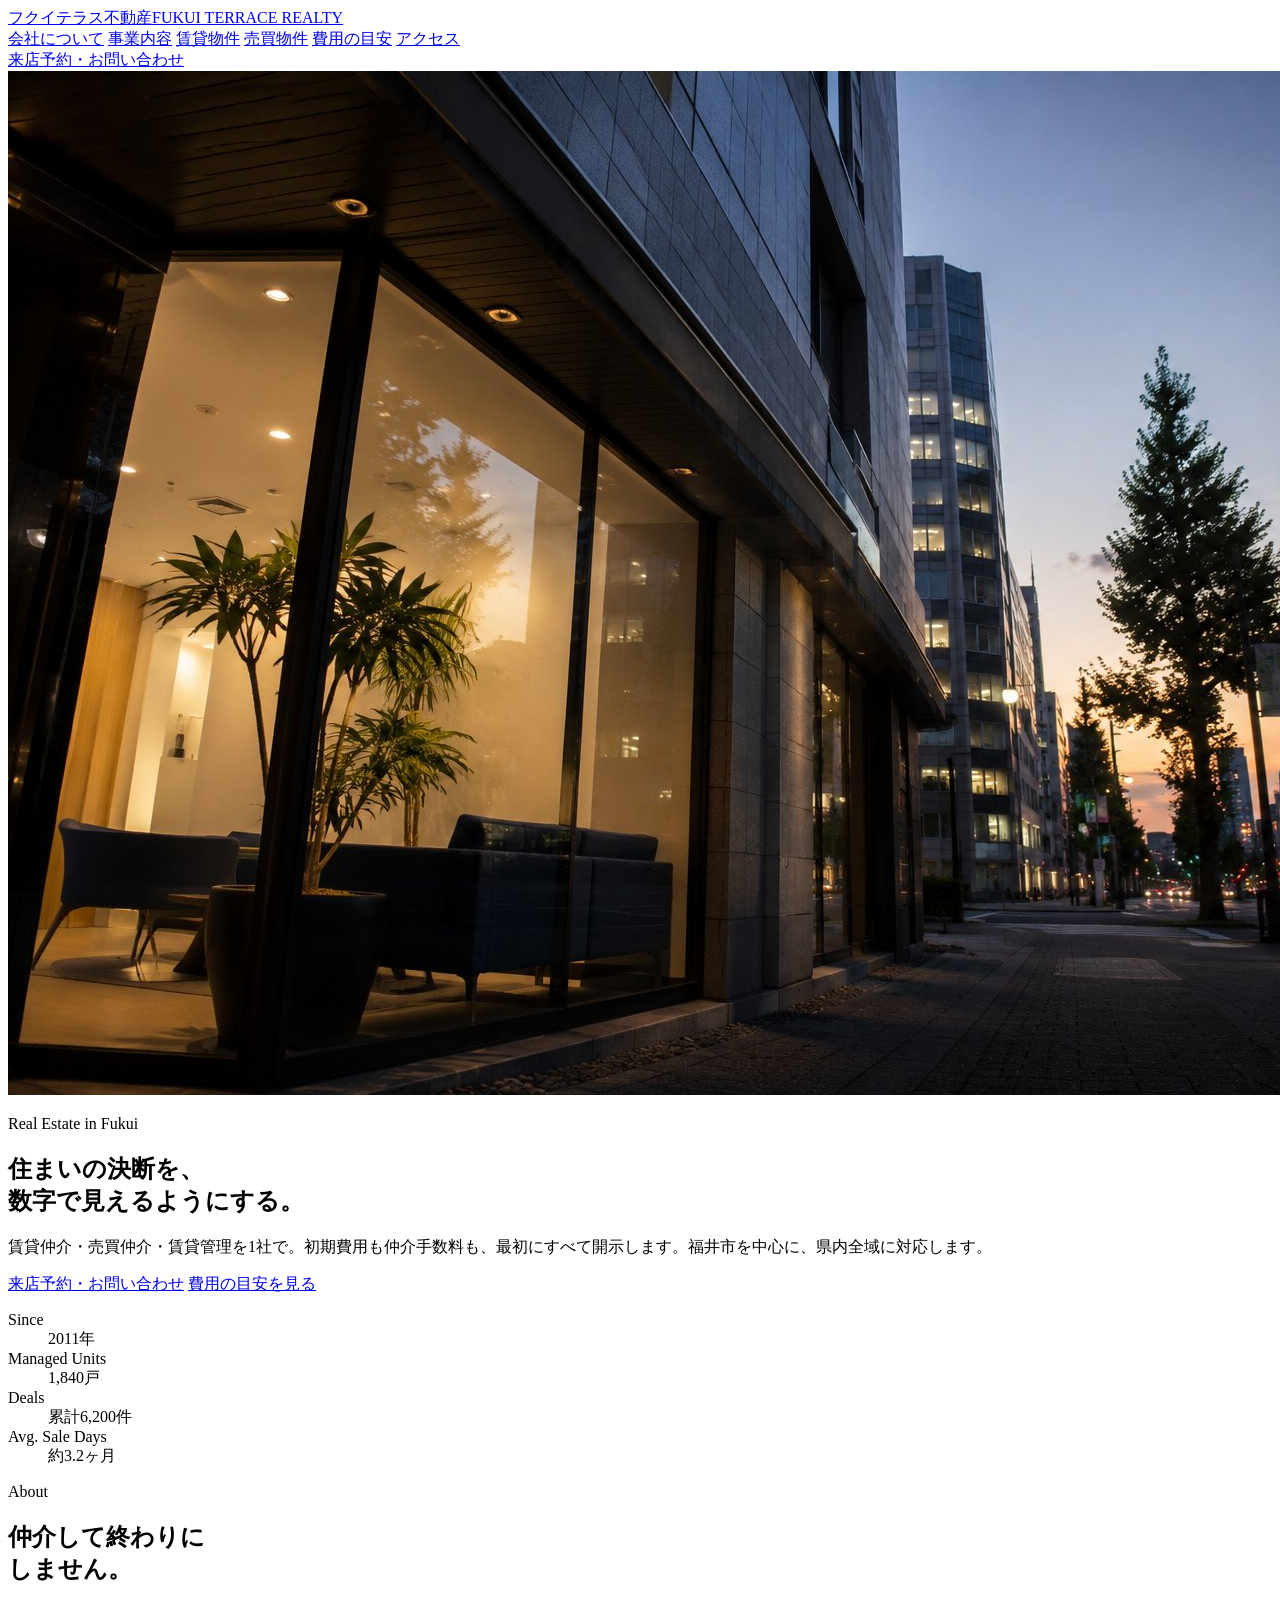
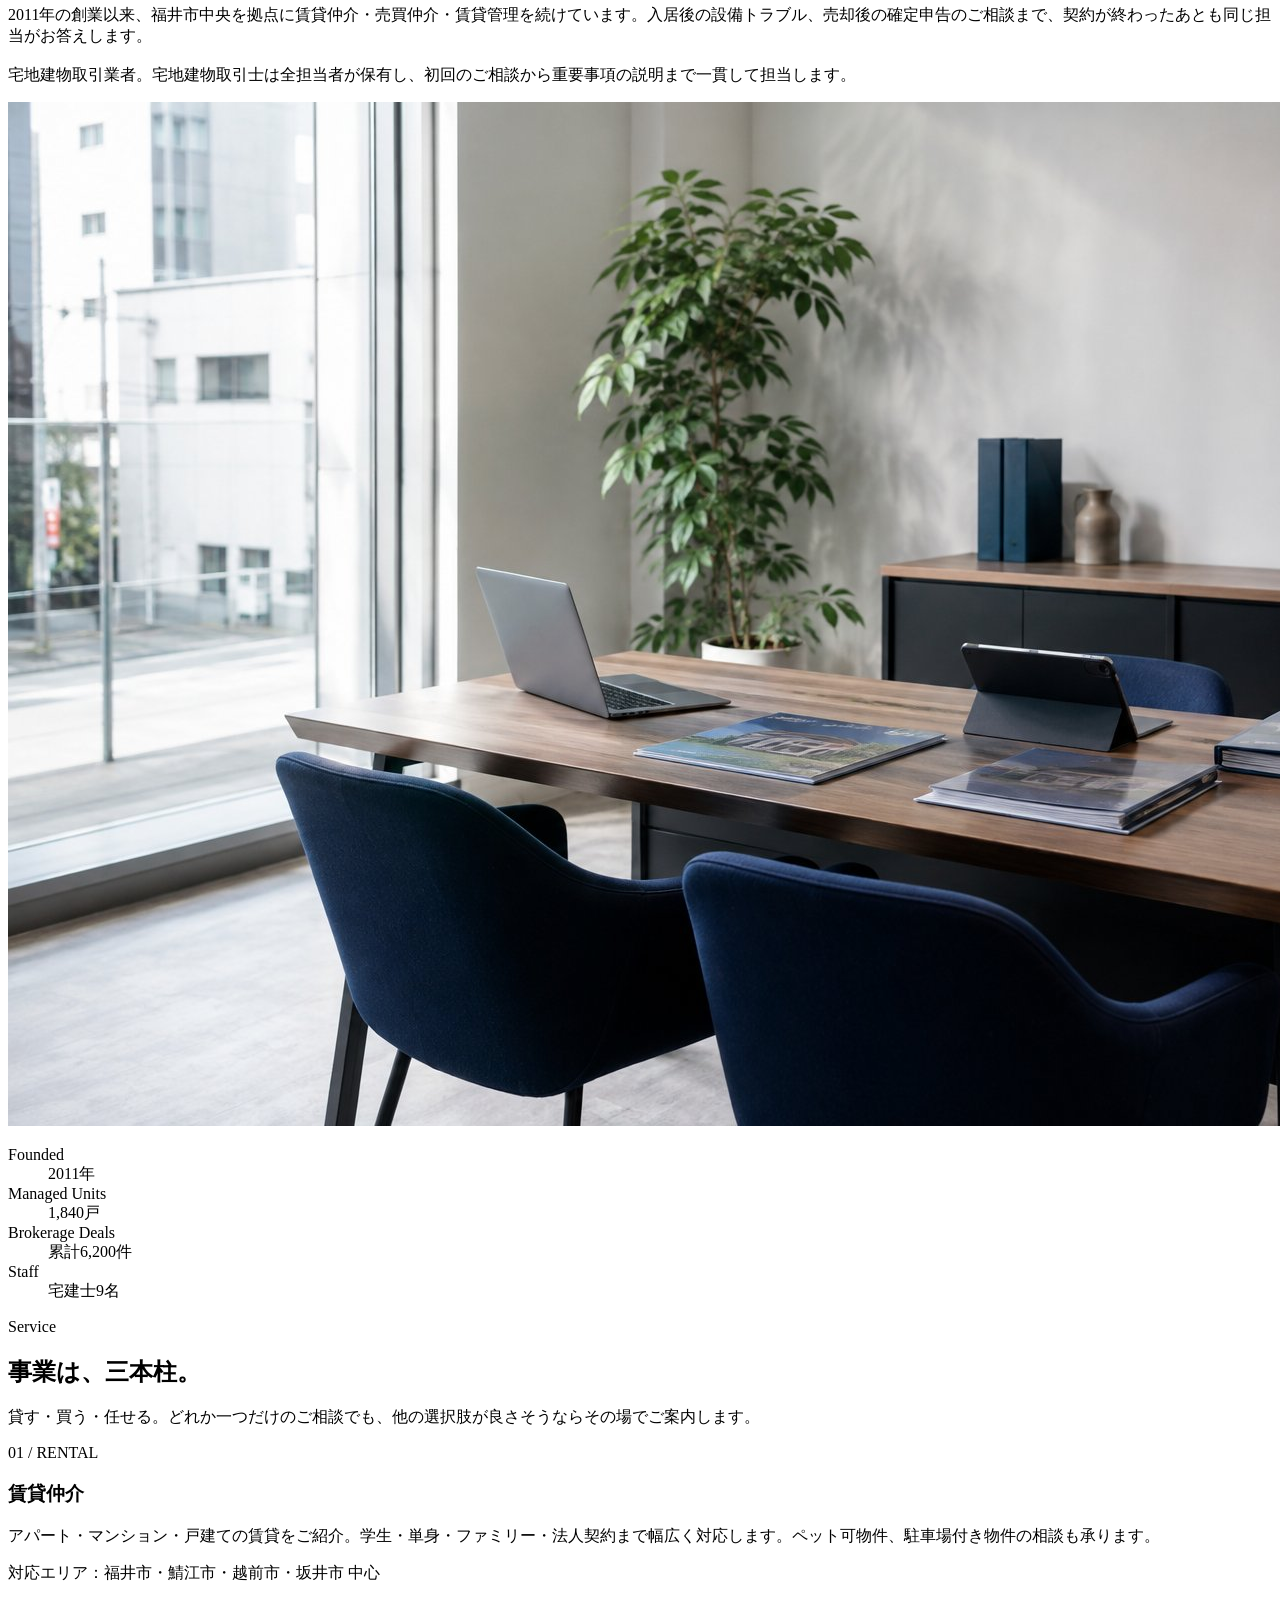
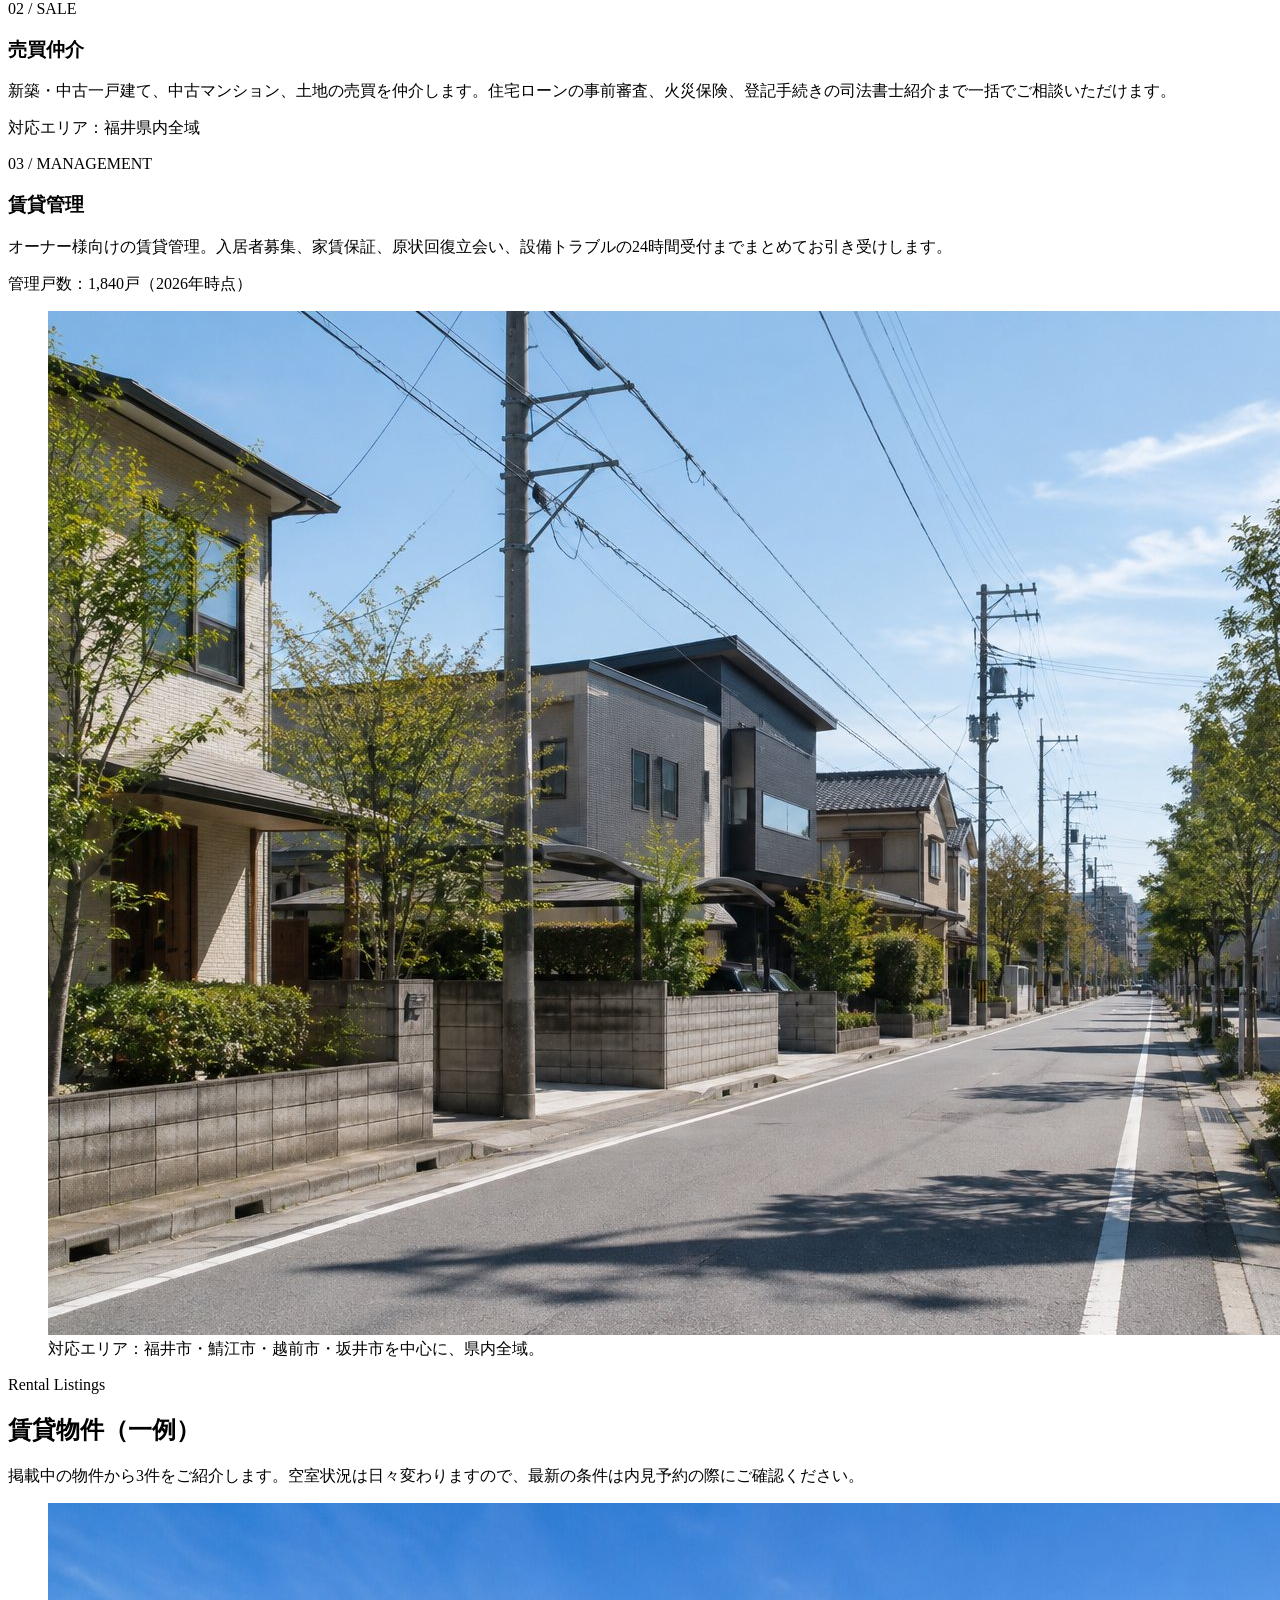
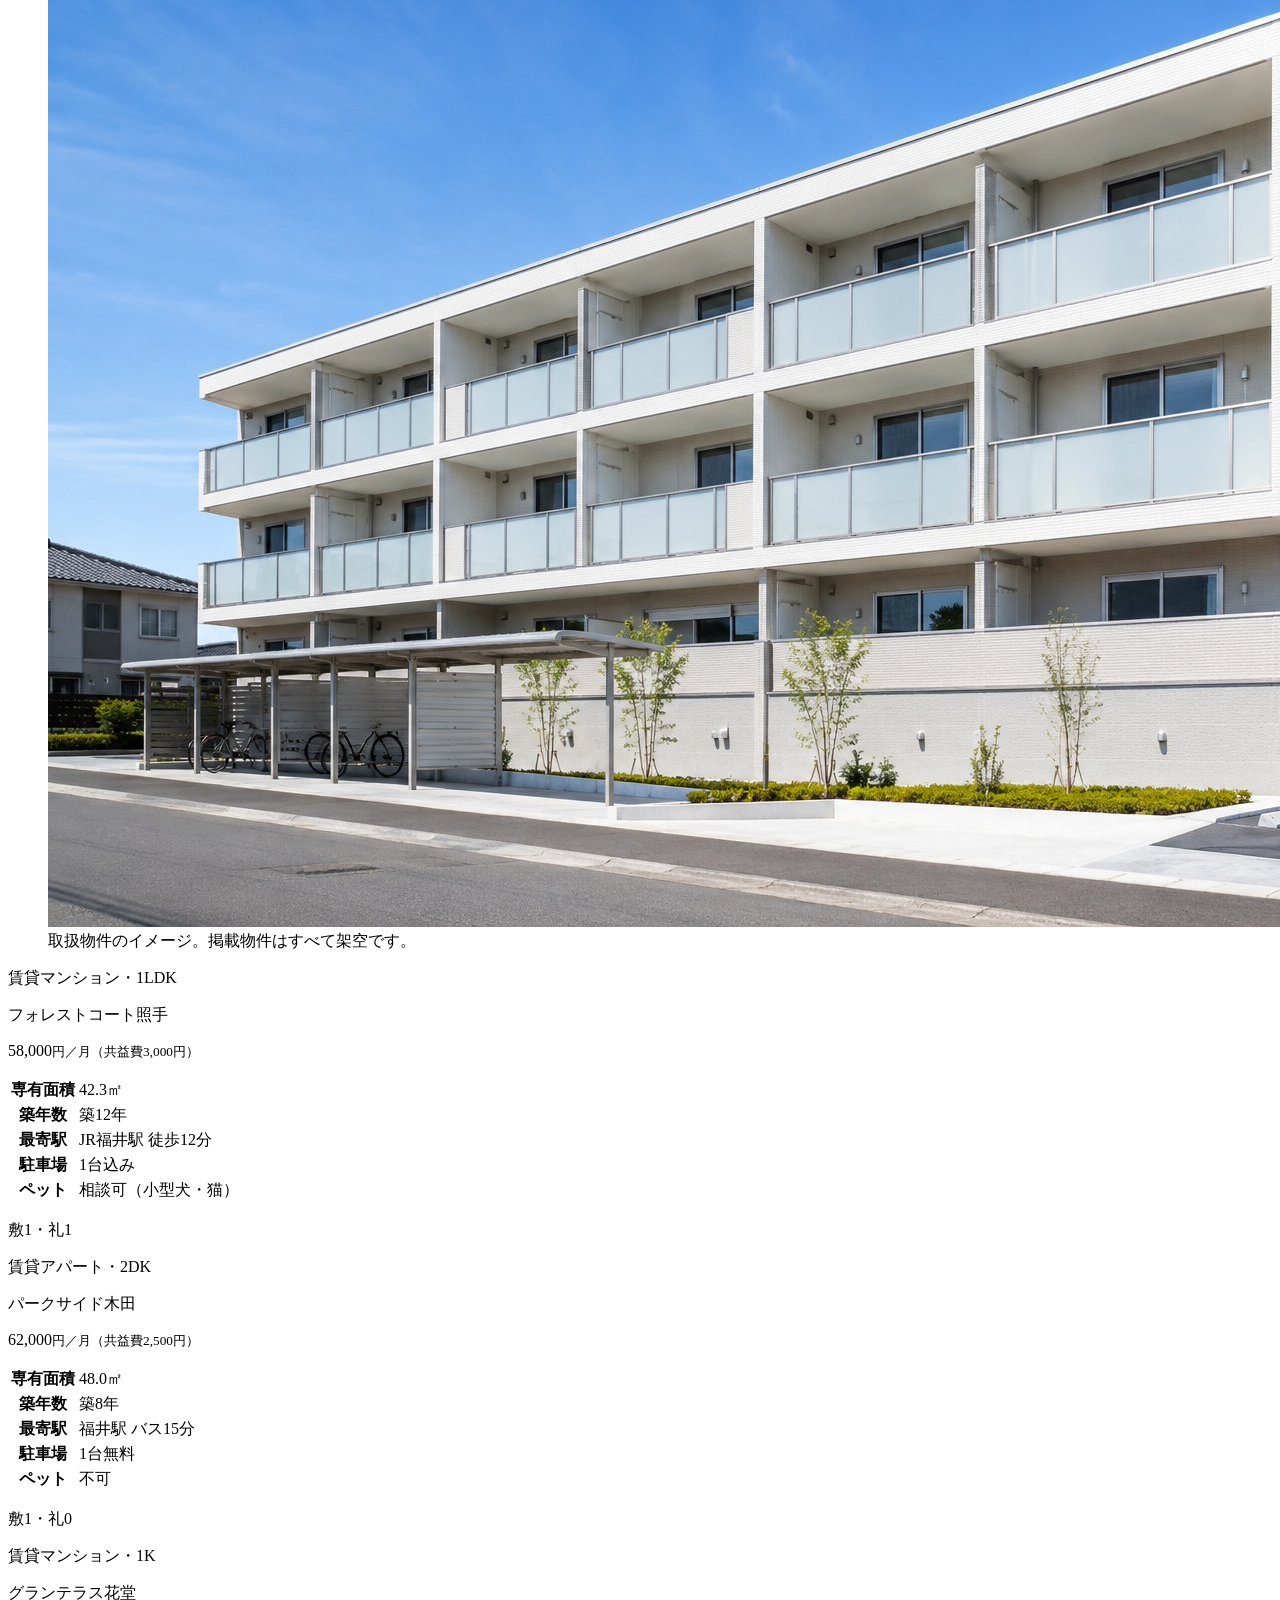
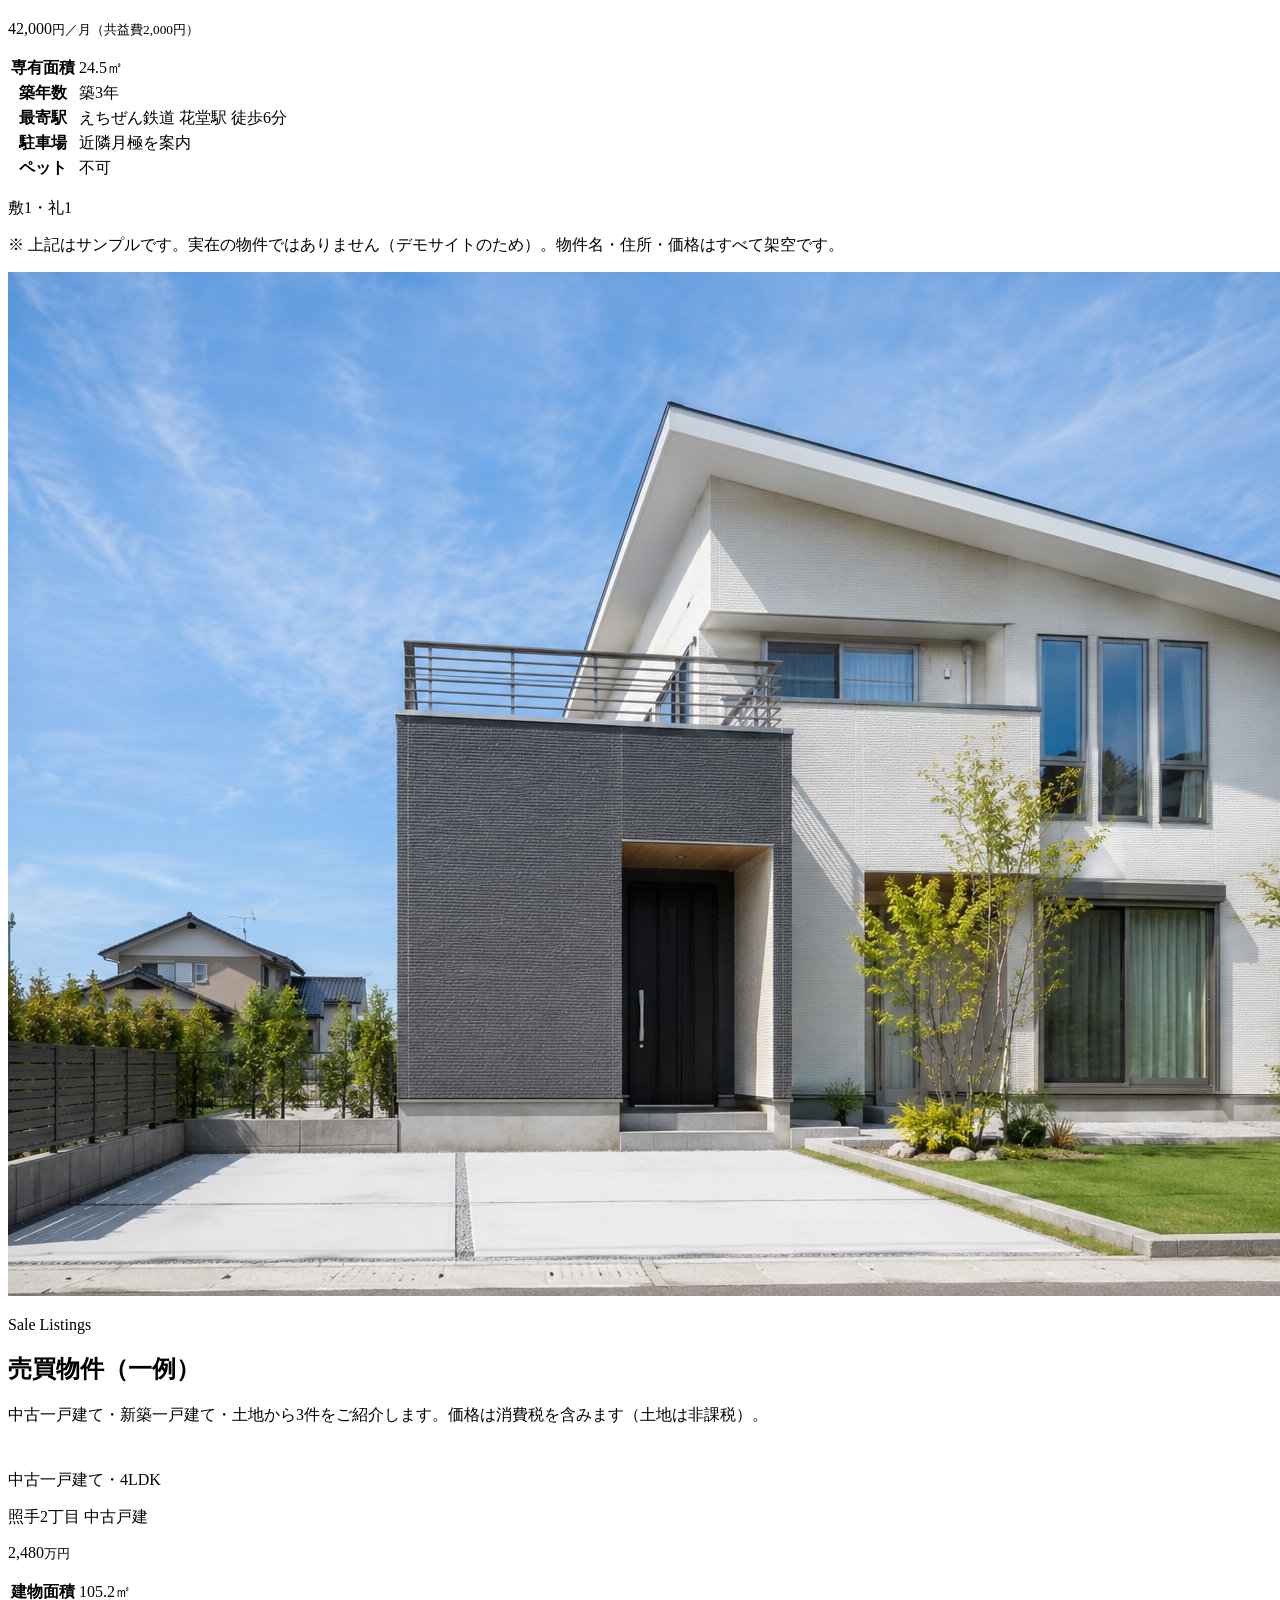
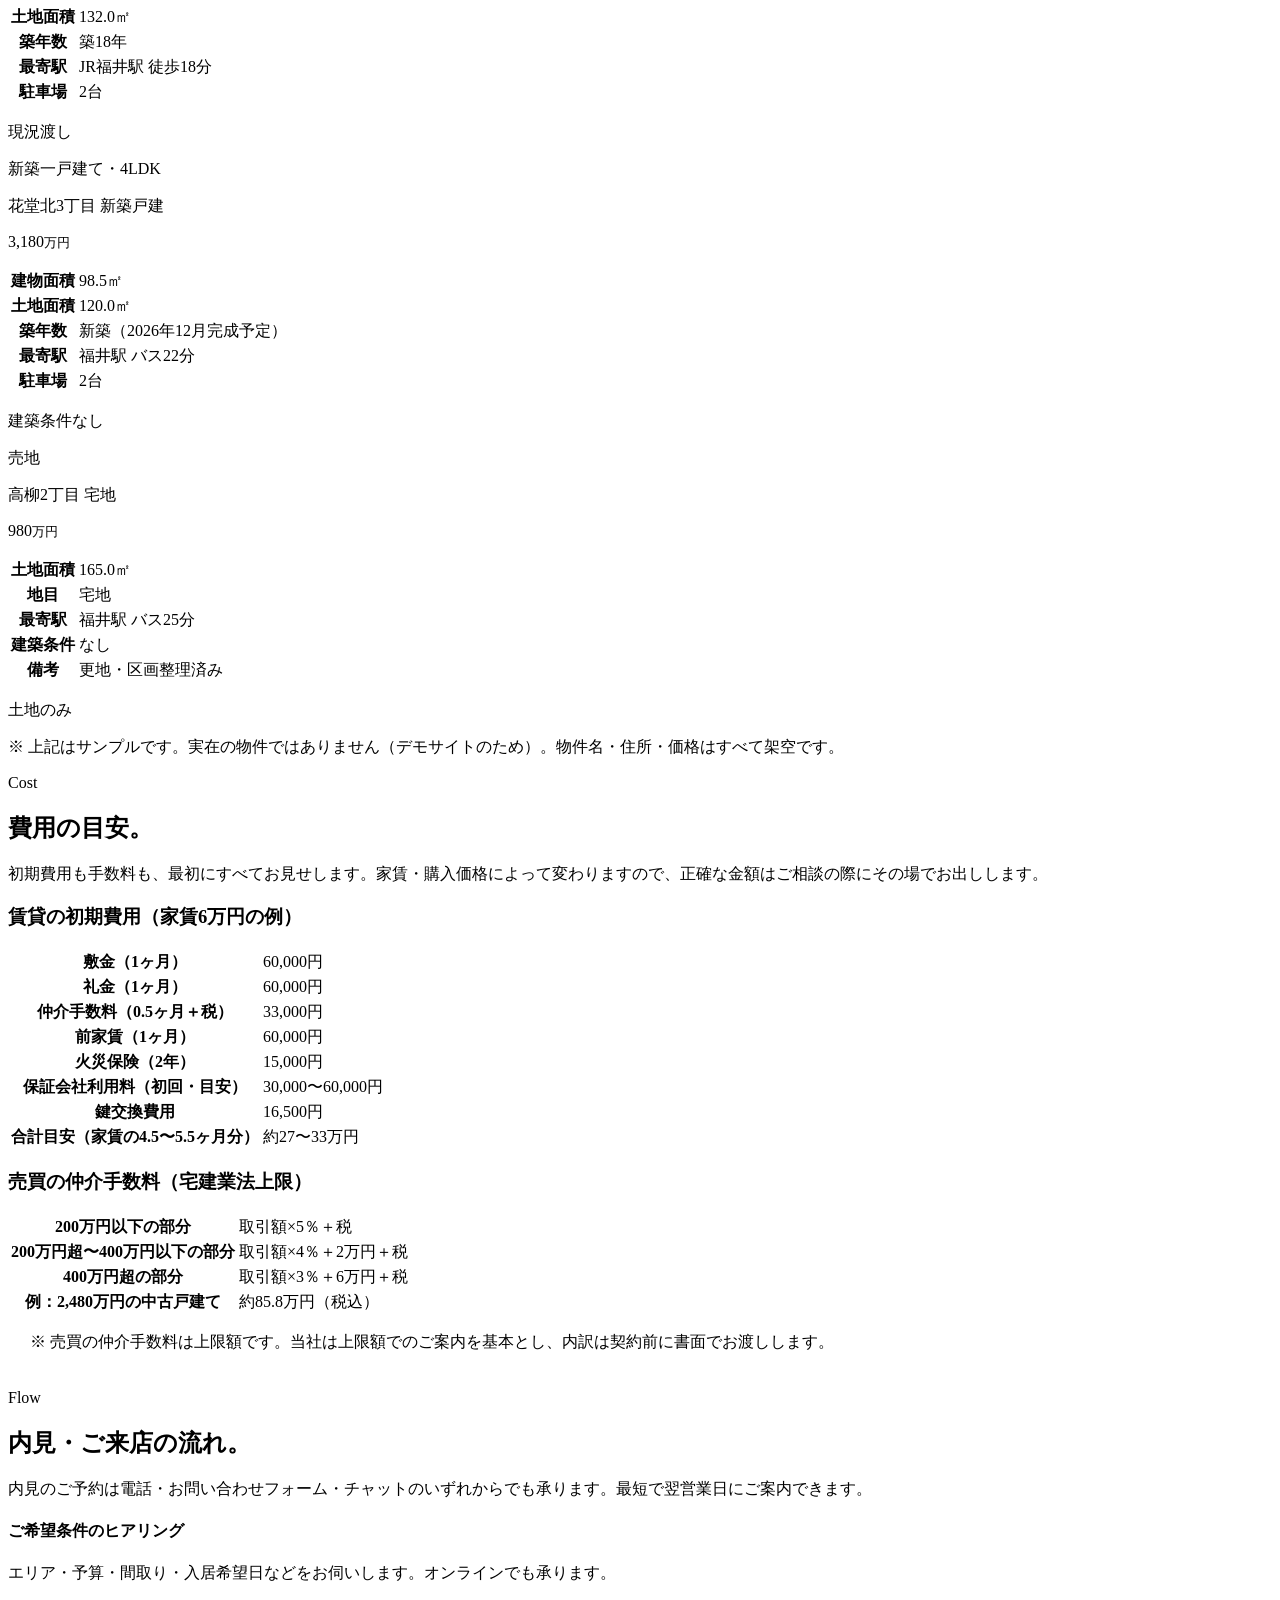
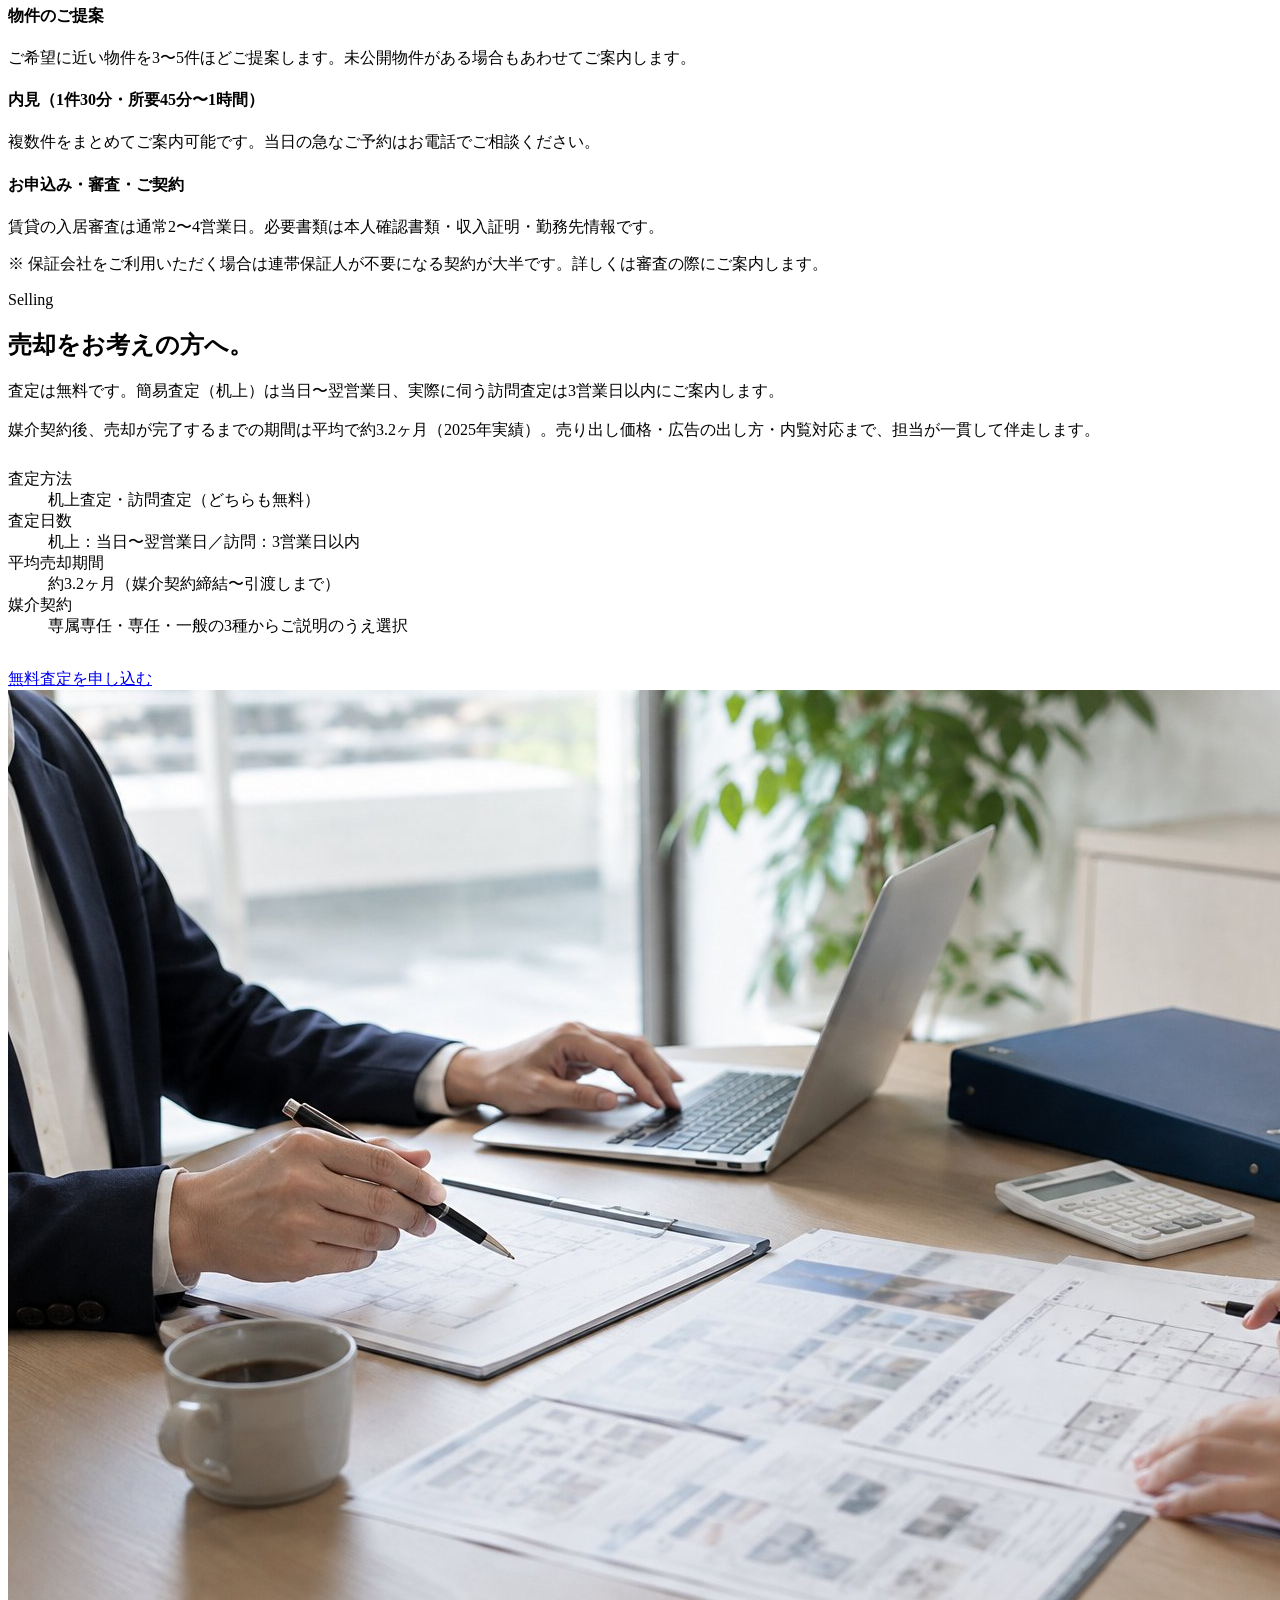
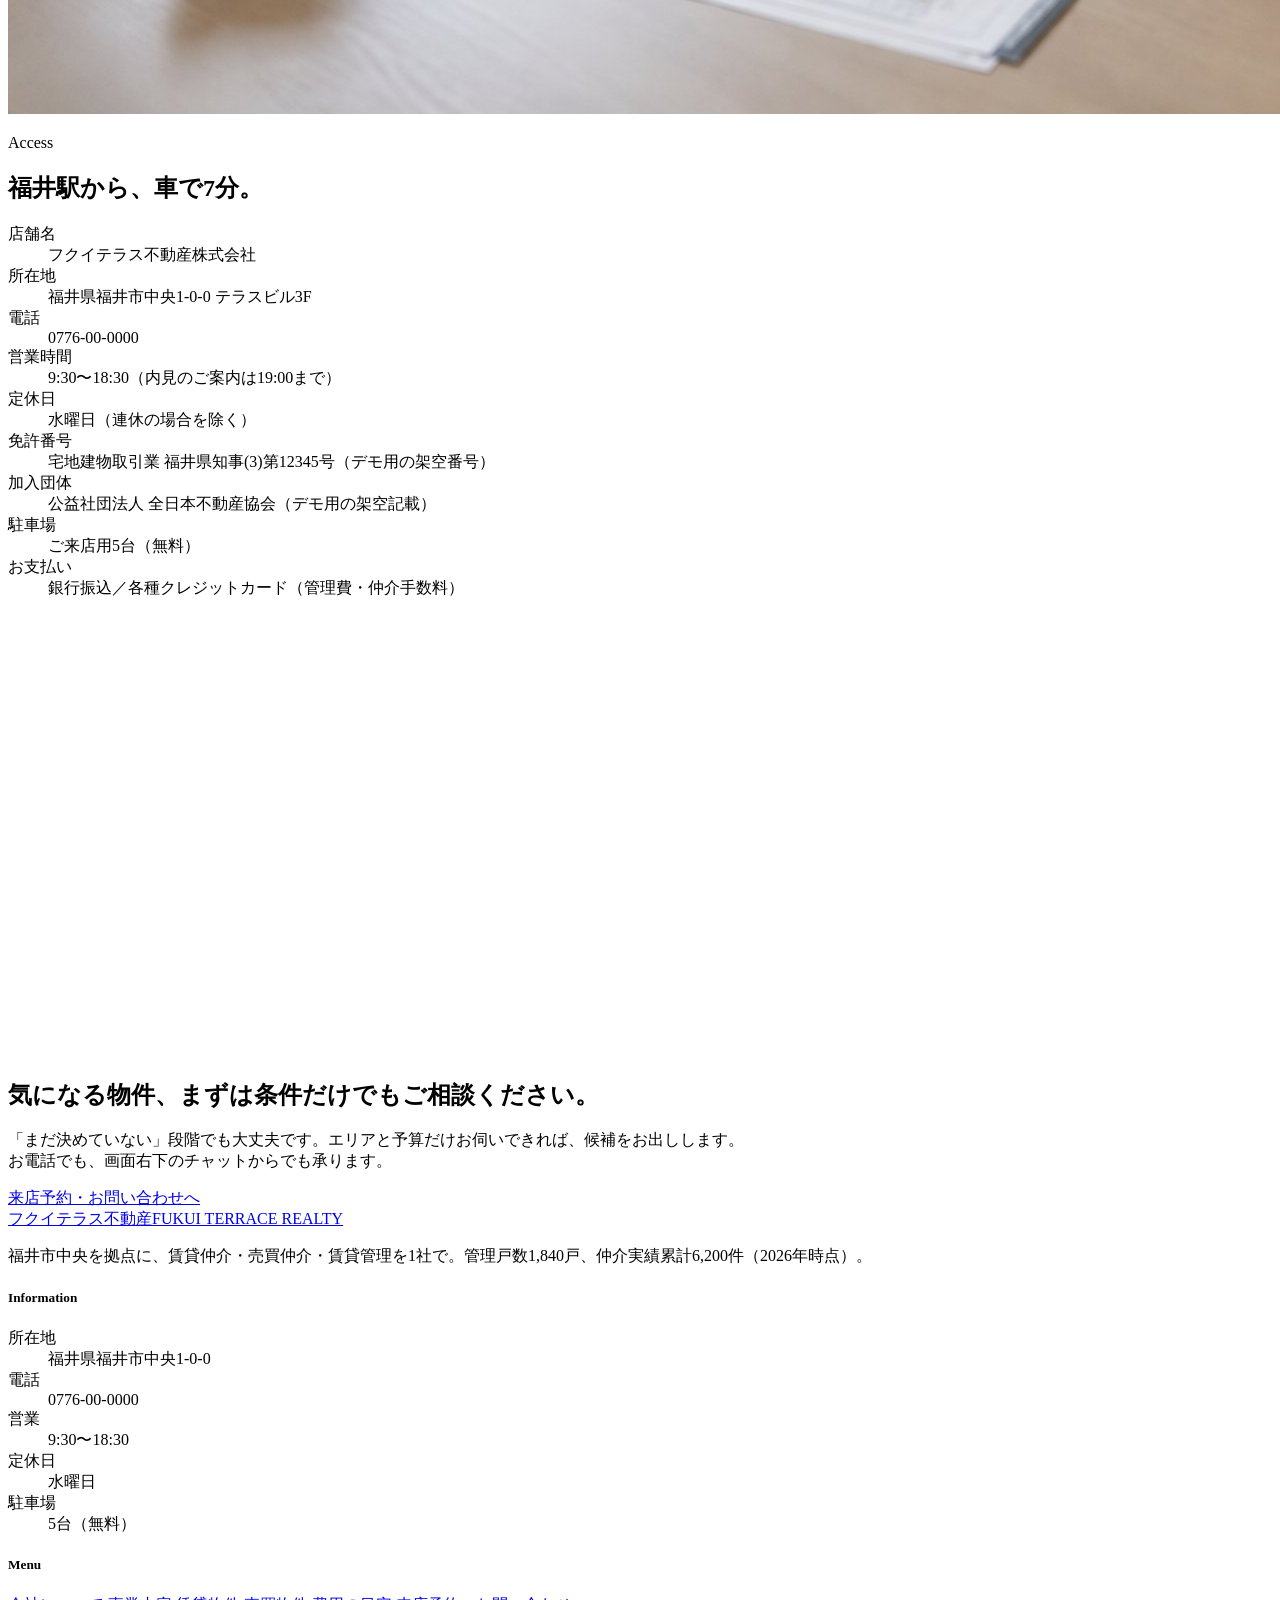
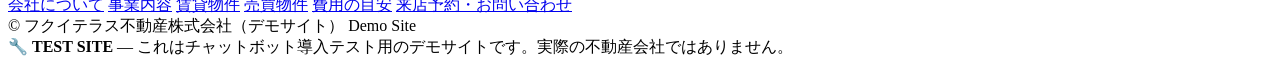
==== index.html @ 62dbc51d "add index.html" ====
<!DOCTYPE html>
<html lang="ja">
<head>
<meta charset="UTF-8">
<meta name="viewport" content="width=device-width, initial-scale=1.0">
<title>フクイテラス不動産 | 福井市の賃貸・売買仲介・賃貸管理</title>
<meta name="description" content="福井市のフクイテラス不動産。賃貸仲介・売買仲介・賃貸管理を1社で。管理戸数1,840戸、仲介実績累計6,200件。初期費用の目安・仲介手数料・売却査定の流れをすべて公開しています。">
<link rel="stylesheet" href="style.css">
</head>
<body>

<!-- ===== NAV ===== -->
<header class="nav" id="nav">
  <div class="wrap nav__inner">
    <a class="brand" href="index.html">フクイテラス不動産<span>FUKUI TERRACE REALTY</span></a>
    <nav class="nav__links">
      <a href="#about">会社について</a>
      <a href="#service">事業内容</a>
      <a href="#rental">賃貸物件</a>
      <a href="#sale">売買物件</a>
      <a href="#cost">費用の目安</a>
      <a href="#access">アクセス</a>
    </nav>
    <a class="btn btn--primary nav__cta" href="contact.html">来店予約・お問い合わせ</a>
  </div>
</header>

<!-- ===== HERO ===== -->
<section class="hero">
  <div class="hero__bg"><img src="images/hero.jpg" alt="フクイテラス不動産 店舗外観" fetchpriority="high"></div>
  <div class="wrap hero__copy">
    <p class="eyebrow">Real Estate in Fukui</p>
    <h1 class="hero__jp">住まいの決断を、<br>数字で見えるようにする。</h1>
    <p class="hero__sub">賃貸仲介・売買仲介・賃貸管理を1社で。初期費用も仲介手数料も、最初にすべて開示します。福井市を中心に、県内全域に対応します。</p>
    <div class="hero__actions">
      <a class="btn btn--primary" href="contact.html">来店予約・お問い合わせ</a>
      <a class="btn btn--ghost" href="#cost">費用の目安を見る</a>
    </div>
    <dl class="hero__stats">
      <div><dt>Since</dt><dd>2011年</dd></div>
      <div><dt>Managed Units</dt><dd>1,840戸</dd></div>
      <div><dt>Deals</dt><dd>累計6,200件</dd></div>
      <div><dt>Avg. Sale Days</dt><dd>約3.2ヶ月</dd></div>
    </dl>
  </div>
</section>

<!-- ===== ABOUT ===== -->
<section class="section" id="about">
  <div class="wrap split reveal">
    <div>
      <p class="eyebrow">About</p>
      <div class="rule"></div>
      <h2 class="h-sec">仲介して終わりに<br>しません。</h2>
      <p class="lead">2011年の創業以来、福井市中央を拠点に賃貸仲介・売買仲介・賃貸管理を続けています。入居後の設備トラブル、売却後の確定申告のご相談まで、契約が終わったあとも同じ担当がお答えします。<br><br>宅地建物取引業者。宅地建物取引士は全担当者が保有し、初回のご相談から重要事項の説明まで一貫して担当します。</p>
    </div>
    <div class="split__media"><img src="images/counter.jpg" alt="相談カウンター" loading="lazy"></div>
  </div>
  <div class="wrap">
    <dl class="figures reveal">
      <div class="figure"><dt>Founded</dt><dd>2011年</dd></div>
      <div class="figure"><dt>Managed Units</dt><dd>1,840戸</dd></div>
      <div class="figure"><dt>Brokerage Deals</dt><dd>累計6,200件</dd></div>
      <div class="figure"><dt>Staff</dt><dd>宅建士9名</dd></div>
    </dl>
  </div>
</section>

<!-- ===== 事業内容 ===== -->
<section class="section section--soft" id="service">
  <div class="wrap">
    <div class="reveal center">
      <p class="eyebrow">Service</p>
      <div class="rule"></div>
      <h2 class="h-sec">事業は、三本柱。</h2>
      <p class="lead">貸す・買う・任せる。どれか一つだけのご相談でも、他の選択肢が良さそうならその場でご案内します。</p>
    </div>
    <div class="services reveal">
      <article class="service">
        <p class="service__no">01 / RENTAL</p>
        <h3>賃貸仲介</h3>
        <p>アパート・マンション・戸建ての賃貸をご紹介。学生・単身・ファミリー・法人契約まで幅広く対応します。ペット可物件、駐車場付き物件の相談も承ります。</p>
        <p class="service__meta">対応エリア：福井市・鯖江市・越前市・坂井市 中心</p>
      </article>
      <article class="service">
        <p class="service__no">02 / SALE</p>
        <h3>売買仲介</h3>
        <p>新築・中古一戸建て、中古マンション、土地の売買を仲介します。住宅ローンの事前審査、火災保険、登記手続きの司法書士紹介まで一括でご相談いただけます。</p>
        <p class="service__meta">対応エリア：福井県内全域</p>
      </article>
      <article class="service">
        <p class="service__no">03 / MANAGEMENT</p>
        <h3>賃貸管理</h3>
        <p>オーナー様向けの賃貸管理。入居者募集、家賃保証、原状回復立会い、設備トラブルの24時間受付までまとめてお引き受けします。</p>
        <p class="service__meta">管理戸数：1,840戸（2026年時点）</p>
      </article>
    </div>
    <figure class="band reveal">
      <img src="images/town.jpg" alt="対応エリアの街並み（イメージ）" loading="lazy">
      <figcaption>対応エリア：福井市・鯖江市・越前市・坂井市を中心に、県内全域。</figcaption>
    </figure>
  </div>
</section>

<!-- ===== 賃貸物件 ===== -->
<section class="section" id="rental">
  <div class="wrap">
    <div class="reveal">
      <p class="eyebrow">Rental Listings</p>
      <div class="rule"></div>
      <h2 class="h-sec">賃貸物件（一例）</h2>
      <p class="lead">掲載中の物件から3件をご紹介します。空室状況は日々変わりますので、最新の条件は内見予約の際にご確認ください。</p>
    </div>
    <figure class="band reveal">
      <img src="images/apartment.jpg" alt="取扱物件のアパート・マンション外観（イメージ）" loading="lazy">
      <figcaption>取扱物件のイメージ。掲載物件はすべて架空です。</figcaption>
    </figure>
    <div class="props reveal">
      <article class="prop">
        <div class="prop__head">
          <p class="prop__tag">賃貸マンション・1LDK</p>
          <p class="prop__name">フォレストコート照手</p>
        </div>
        <p class="prop__price">58,000<small>円／月（共益費3,000円）</small></p>
        <table class="prop__table">
          <tr><th>専有面積</th><td>42.3㎡</td></tr>
          <tr><th>築年数</th><td>築12年</td></tr>
          <tr><th>最寄駅</th><td>JR福井駅 徒歩12分</td></tr>
          <tr><th>駐車場</th><td>1台込み</td></tr>
          <tr><th>ペット</th><td>相談可（小型犬・猫）</td></tr>
        </table>
        <p class="prop__note"><span class="prop__badge">敷1・礼1</span></p>
      </article>
      <article class="prop">
        <div class="prop__head">
          <p class="prop__tag">賃貸アパート・2DK</p>
          <p class="prop__name">パークサイド木田</p>
        </div>
        <p class="prop__price">62,000<small>円／月（共益費2,500円）</small></p>
        <table class="prop__table">
          <tr><th>専有面積</th><td>48.0㎡</td></tr>
          <tr><th>築年数</th><td>築8年</td></tr>
          <tr><th>最寄駅</th><td>福井駅 バス15分</td></tr>
          <tr><th>駐車場</th><td>1台無料</td></tr>
          <tr><th>ペット</th><td>不可</td></tr>
        </table>
        <p class="prop__note"><span class="prop__badge">敷1・礼0</span></p>
      </article>
      <article class="prop">
        <div class="prop__head">
          <p class="prop__tag">賃貸マンション・1K</p>
          <p class="prop__name">グランテラス花堂</p>
        </div>
        <p class="prop__price">42,000<small>円／月（共益費2,000円）</small></p>
        <table class="prop__table">
          <tr><th>専有面積</th><td>24.5㎡</td></tr>
          <tr><th>築年数</th><td>築3年</td></tr>
          <tr><th>最寄駅</th><td>えちぜん鉄道 花堂駅 徒歩6分</td></tr>
          <tr><th>駐車場</th><td>近隣月極を案内</td></tr>
          <tr><th>ペット</th><td>不可</td></tr>
        </table>
        <p class="prop__note"><span class="prop__badge">敷1・礼1</span></p>
      </article>
    </div>
    <p class="note">※ 上記はサンプルです。実在の物件ではありません（デモサイトのため）。物件名・住所・価格はすべて架空です。</p>
  </div>
</section>

<!-- ===== 売買物件 ===== -->
<section class="section section--soft" id="sale">
  <div class="wrap split reveal">
    <div class="split__media"><img src="images/house.jpg" alt="戸建て住宅の外観" loading="lazy"></div>
    <div>
      <p class="eyebrow">Sale Listings</p>
      <div class="rule"></div>
      <h2 class="h-sec">売買物件（一例）</h2>
      <p class="lead">中古一戸建て・新築一戸建て・土地から3件をご紹介します。価格は消費税を含みます（土地は非課税）。</p>
    </div>
  </div>
  <div class="wrap">
    <div class="props reveal" style="margin-top:44px">
      <article class="prop">
        <div class="prop__head">
          <p class="prop__tag">中古一戸建て・4LDK</p>
          <p class="prop__name">照手2丁目 中古戸建</p>
        </div>
        <p class="prop__price">2,480<small>万円</small></p>
        <table class="prop__table">
          <tr><th>建物面積</th><td>105.2㎡</td></tr>
          <tr><th>土地面積</th><td>132.0㎡</td></tr>
          <tr><th>築年数</th><td>築18年</td></tr>
          <tr><th>最寄駅</th><td>JR福井駅 徒歩18分</td></tr>
          <tr><th>駐車場</th><td>2台</td></tr>
        </table>
        <p class="prop__note"><span class="prop__badge">現況渡し</span></p>
      </article>
      <article class="prop">
        <div class="prop__head">
          <p class="prop__tag">新築一戸建て・4LDK</p>
          <p class="prop__name">花堂北3丁目 新築戸建</p>
        </div>
        <p class="prop__price">3,180<small>万円</small></p>
        <table class="prop__table">
          <tr><th>建物面積</th><td>98.5㎡</td></tr>
          <tr><th>土地面積</th><td>120.0㎡</td></tr>
          <tr><th>築年数</th><td>新築（2026年12月完成予定）</td></tr>
          <tr><th>最寄駅</th><td>福井駅 バス22分</td></tr>
          <tr><th>駐車場</th><td>2台</td></tr>
        </table>
        <p class="prop__note"><span class="prop__badge">建築条件なし</span></p>
      </article>
      <article class="prop">
        <div class="prop__head">
          <p class="prop__tag">売地</p>
          <p class="prop__name">高柳2丁目 宅地</p>
        </div>
        <p class="prop__price">980<small>万円</small></p>
        <table class="prop__table">
          <tr><th>土地面積</th><td>165.0㎡</td></tr>
          <tr><th>地目</th><td>宅地</td></tr>
          <tr><th>最寄駅</th><td>福井駅 バス25分</td></tr>
          <tr><th>建築条件</th><td>なし</td></tr>
          <tr><th>備考</th><td>更地・区画整理済み</td></tr>
        </table>
        <p class="prop__note"><span class="prop__badge">土地のみ</span></p>
      </article>
    </div>
    <p class="note">※ 上記はサンプルです。実在の物件ではありません（デモサイトのため）。物件名・住所・価格はすべて架空です。</p>
  </div>
</section>

<!-- ===== 費用の目安 ===== -->
<section class="section" id="cost">
  <div class="wrap">
    <div class="reveal center">
      <p class="eyebrow">Cost</p>
      <div class="rule"></div>
      <h2 class="h-sec">費用の目安。</h2>
      <p class="lead">初期費用も手数料も、最初にすべてお見せします。家賃・購入価格によって変わりますので、正確な金額はご相談の際にその場でお出しします。</p>
    </div>
    <div class="costwrap reveal">
      <div class="costcard">
        <h3>賃貸の初期費用（家賃6万円の例）</h3>
        <table class="costtable">
          <tr><th>敷金（1ヶ月）</th><td>60,000円</td></tr>
          <tr><th>礼金（1ヶ月）</th><td>60,000円</td></tr>
          <tr><th>仲介手数料（0.5ヶ月＋税）</th><td>33,000円</td></tr>
          <tr><th>前家賃（1ヶ月）</th><td>60,000円</td></tr>
          <tr><th>火災保険（2年）</th><td>15,000円</td></tr>
          <tr><th>保証会社利用料（初回・目安）</th><td>30,000〜60,000円</td></tr>
          <tr><th>鍵交換費用</th><td>16,500円</td></tr>
          <tr class="total"><th>合計目安（家賃の4.5〜5.5ヶ月分）</th><td>約27〜33万円</td></tr>
        </table>
      </div>
      <div class="costcard">
        <h3>売買の仲介手数料（宅建業法上限）</h3>
        <table class="costtable">
          <tr><th>200万円以下の部分</th><td>取引額×5％＋税</td></tr>
          <tr><th>200万円超〜400万円以下の部分</th><td>取引額×4％＋2万円＋税</td></tr>
          <tr><th>400万円超の部分</th><td>取引額×3％＋6万円＋税</td></tr>
          <tr class="total"><th>例：2,480万円の中古戸建て</th><td>約85.8万円（税込）</td></tr>
        </table>
        <p class="note" style="padding:0 22px 20px">※ 売買の仲介手数料は上限額です。当社は上限額でのご案内を基本とし、内訳は契約前に書面でお渡しします。</p>
      </div>
    </div>
  </div>
</section>

<!-- ===== 内見・来店の流れ ===== -->
<section class="section section--soft">
  <div class="wrap">
    <div class="reveal center">
      <p class="eyebrow">Flow</p>
      <div class="rule"></div>
      <h2 class="h-sec">内見・ご来店の流れ。</h2>
      <p class="lead">内見のご予約は電話・お問い合わせフォーム・チャットのいずれからでも承ります。最短で翌営業日にご案内できます。</p>
    </div>
    <div class="steps reveal">
      <div class="step">
        <h4>ご希望条件のヒアリング</h4>
        <p>エリア・予算・間取り・入居希望日などをお伺いします。オンラインでも承ります。</p>
      </div>
      <div class="step">
        <h4>物件のご提案</h4>
        <p>ご希望に近い物件を3〜5件ほどご提案します。未公開物件がある場合もあわせてご案内します。</p>
      </div>
      <div class="step">
        <h4>内見（1件30分・所要45分〜1時間）</h4>
        <p>複数件をまとめてご案内可能です。当日の急なご予約はお電話でご相談ください。</p>
      </div>
      <div class="step">
        <h4>お申込み・審査・ご契約</h4>
        <p>賃貸の入居審査は通常2〜4営業日。必要書類は本人確認書類・収入証明・勤務先情報です。</p>
      </div>
    </div>
    <p class="note">※ 保証会社をご利用いただく場合は連帯保証人が不要になる契約が大半です。詳しくは審査の際にご案内します。</p>
  </div>
</section>

<!-- ===== 売却をお考えの方 ===== -->
<section class="section" id="sell">
  <div class="wrap split split--rev reveal">
    <div>
      <p class="eyebrow">Selling</p>
      <div class="rule"></div>
      <h2 class="h-sec">売却をお考えの方へ。</h2>
      <p class="lead">査定は無料です。簡易査定（机上）は当日〜翌営業日、実際に伺う訪問査定は3営業日以内にご案内します。<br><br>媒介契約後、売却が完了するまでの期間は平均で約3.2ヶ月（2025年実績）。売り出し価格・広告の出し方・内覧対応まで、担当が一貫して伴走します。</p>
      <dl class="info" style="margin-top:28px">
        <dt>査定方法</dt><dd>机上査定・訪問査定（どちらも無料）</dd>
        <dt>査定日数</dt><dd>机上：当日〜翌営業日／訪問：3営業日以内</dd>
        <dt>平均売却期間</dt><dd>約3.2ヶ月（媒介契約締結〜引渡しまで）</dd>
        <dt>媒介契約</dt><dd>専属専任・専任・一般の3種からご説明のうえ選択</dd>
      </dl>
      <div style="margin-top:32px"><a class="btn btn--primary" href="contact.html">無料査定を申し込む</a></div>
    </div>
    <div class="split__media"><img src="images/meeting.jpg" alt="売却のご相談風景" loading="lazy"></div>
  </div>
</section>

<!-- ===== ACCESS ===== -->
<section class="section section--soft" id="access">
  <div class="wrap split reveal">
    <div>
      <p class="eyebrow">Access</p>
      <div class="rule"></div>
      <h2 class="h-sec">福井駅から、車で7分。</h2>
      <dl class="info">
        <dt>店舗名</dt><dd>フクイテラス不動産株式会社</dd>
        <dt>所在地</dt><dd>福井県福井市中央1-0-0 テラスビル3F</dd>
        <dt>電話</dt><dd>0776-00-0000</dd>
        <dt>営業時間</dt><dd>9:30〜18:30（内見のご案内は19:00まで）</dd>
        <dt>定休日</dt><dd>水曜日（連休の場合を除く）</dd>
        <dt>免許番号</dt><dd>宅地建物取引業 福井県知事(3)第12345号（デモ用の架空番号）</dd>
        <dt>加入団体</dt><dd>公益社団法人 全日本不動産協会（デモ用の架空記載）</dd>
        <dt>駐車場</dt><dd>ご来店用5台（無料）</dd>
        <dt>お支払い</dt><dd>銀行振込／各種クレジットカード（管理費・仲介手数料）</dd>
      </dl>
    </div>
    <div class="split__media">
      <iframe class="map" src="https://maps.google.com/maps?q=%E7%A6%8F%E4%BA%95%E9%A7%85&z=15&output=embed" loading="lazy" title="地図" style="height:clamp(280px,38vw,440px);width:100%;border:1px solid var(--line)"></iframe>
    </div>
  </div>
</section>

<!-- ===== CTA ===== -->
<section class="section">
  <div class="wrap">
    <div class="cta-band reveal">
      <h2>気になる物件、まずは条件だけでもご相談ください。</h2>
      <p>「まだ決めていない」段階でも大丈夫です。エリアと予算だけお伺いできれば、候補をお出しします。<br>お電話でも、画面右下のチャットからでも承ります。</p>
      <a class="btn btn--light" href="contact.html">来店予約・お問い合わせへ</a>
    </div>
  </div>
</section>

<!-- ===== FOOTER ===== -->
<footer class="foot">
  <div class="wrap">
    <div class="foot__grid">
      <div>
        <a class="brand" href="index.html">フクイテラス不動産<span>FUKUI TERRACE REALTY</span></a>
        <p class="foot__tag">福井市中央を拠点に、賃貸仲介・売買仲介・賃貸管理を1社で。管理戸数1,840戸、仲介実績累計6,200件（2026年時点）。</p>
      </div>
      <div>
        <h5>Information</h5>
        <dl>
          <dt>所在地</dt><dd>福井県福井市中央1-0-0</dd>
          <dt>電話</dt><dd>0776-00-0000</dd>
          <dt>営業</dt><dd>9:30〜18:30</dd>
          <dt>定休日</dt><dd>水曜日</dd>
          <dt>駐車場</dt><dd>5台（無料）</dd>
        </dl>
      </div>
      <div>
        <h5>Menu</h5>
        <div class="foot__links">
          <a href="#about">会社について</a>
          <a href="#service">事業内容</a>
          <a href="#rental">賃貸物件</a>
          <a href="#sale">売買物件</a>
          <a href="#cost">費用の目安</a>
          <a href="contact.html">来店予約・お問い合わせ</a>
        </div>
      </div>
    </div>
    <div class="foot__bottom">
      <span>&copy; フクイテラス不動産株式会社（デモサイト）</span>
      <span class="demo-pill">Demo Site</span>
    </div>
  </div>
</footer>

<div class="test-banner">🔧 <b>TEST SITE</b> — これはチャットボット導入テスト用のデモサイトです。実際の不動産会社ではありません。</div>

<script>
  // nav shadow on scroll
  const nav = document.getElementById('nav');
  const onScroll = () => nav.classList.toggle('is-scrolled', window.scrollY > 8);
  onScroll(); window.addEventListener('scroll', onScroll, {passive:true});

  // scroll reveal
  const io = new IntersectionObserver((entries) => {
    entries.forEach(e => { if (e.isIntersecting){ e.target.classList.add('in'); io.unobserve(e.target);} });
  }, {threshold:.12, rootMargin:'0px 0px -40px 0px'});
  document.querySelectorAll('.reveal').forEach(el => io.observe(el));
</script>

<!-- LIENS BOT チャットウィジェット -->
<!-- 不動産デモ用のボット（管理画面での作成後にIDを差し替える） -->
<script>
  (function() {
    var botId = 'cmtff6yhu04294201yrqvy8kr';
    if (botId.indexOf('REPLACE_') === 0) { return; }
    var script = document.createElement('script');
    script.src = 'https://app.liens-web.com/widget.js?v=' + Date.now();
    script.setAttribute('data-bot-id', botId);
    script.setAttribute('data-api-url', 'https://app.liens-web.com');
    script.setAttribute('data-color', '#1c3559');
    script.setAttribute('data-position', 'bottom-right');
    script.defer = true;
    document.head.appendChild(script);
  })();
</script>
</body>
</html>
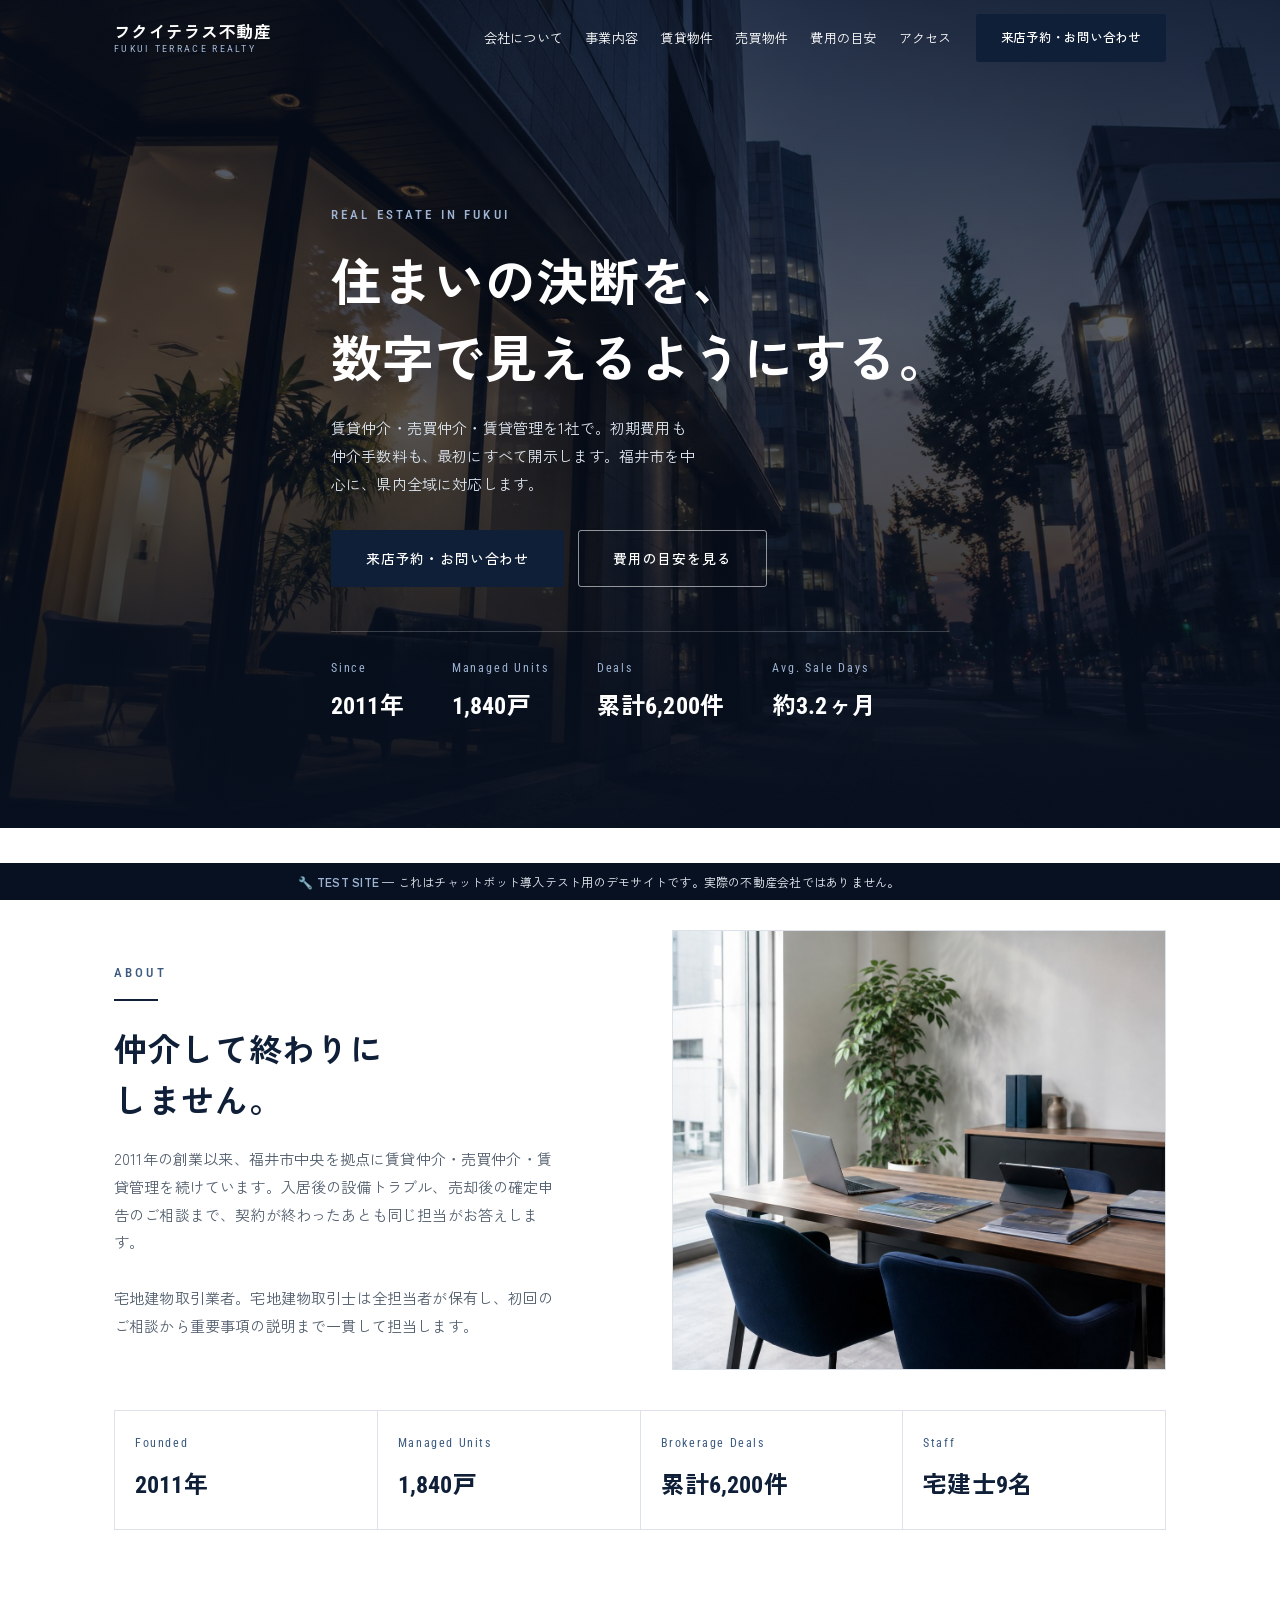
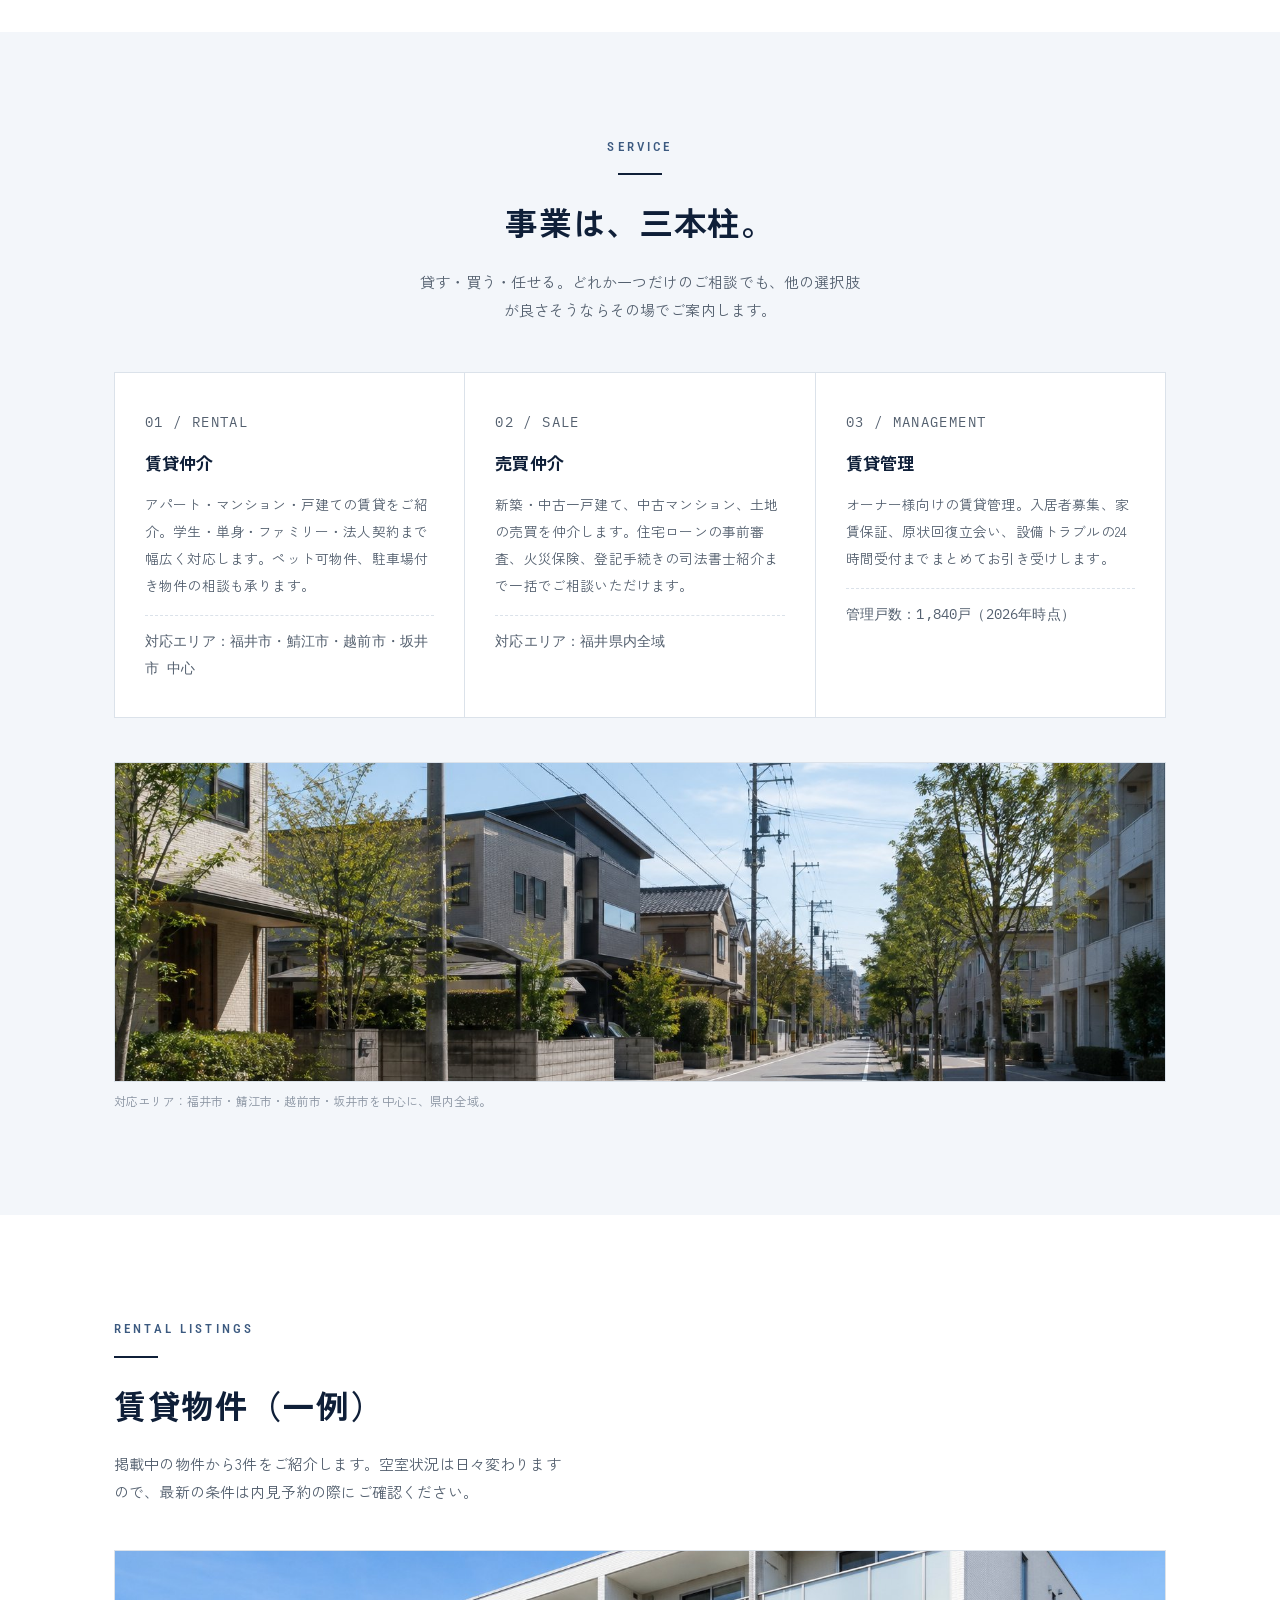
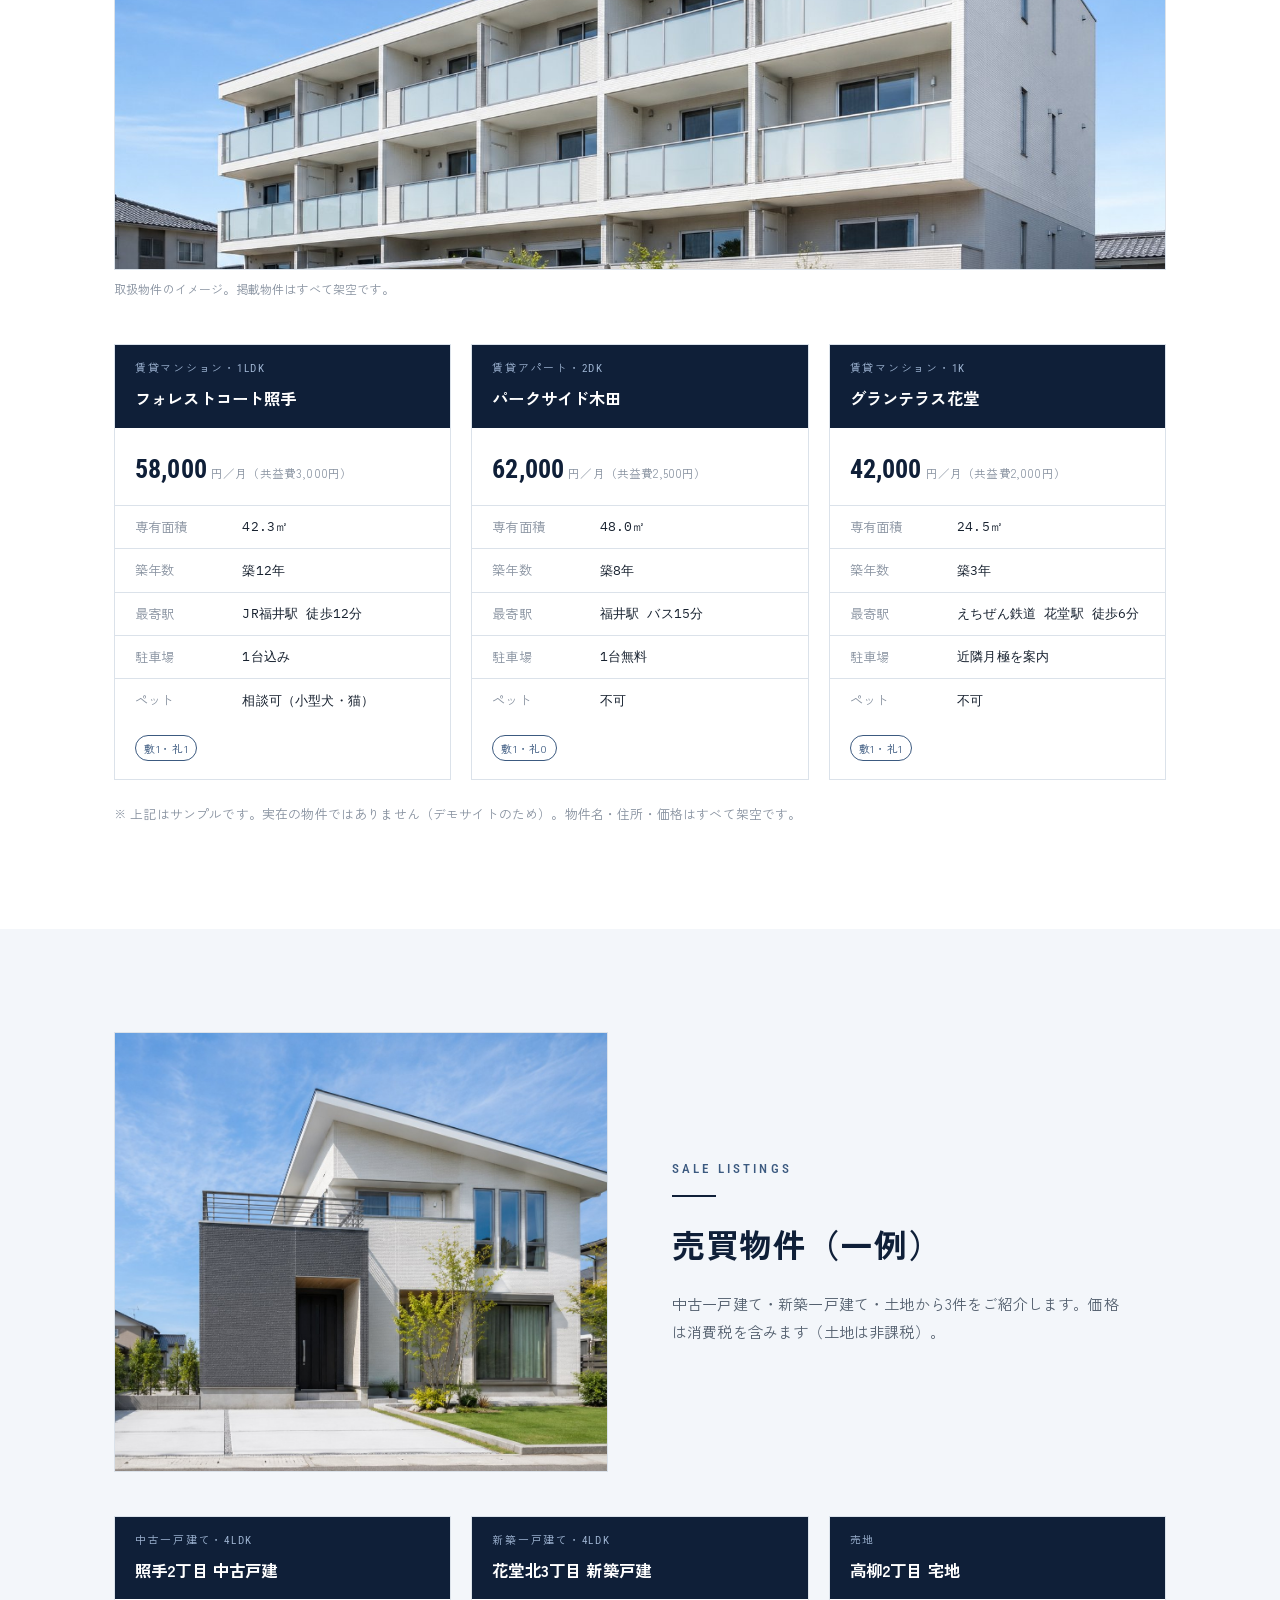
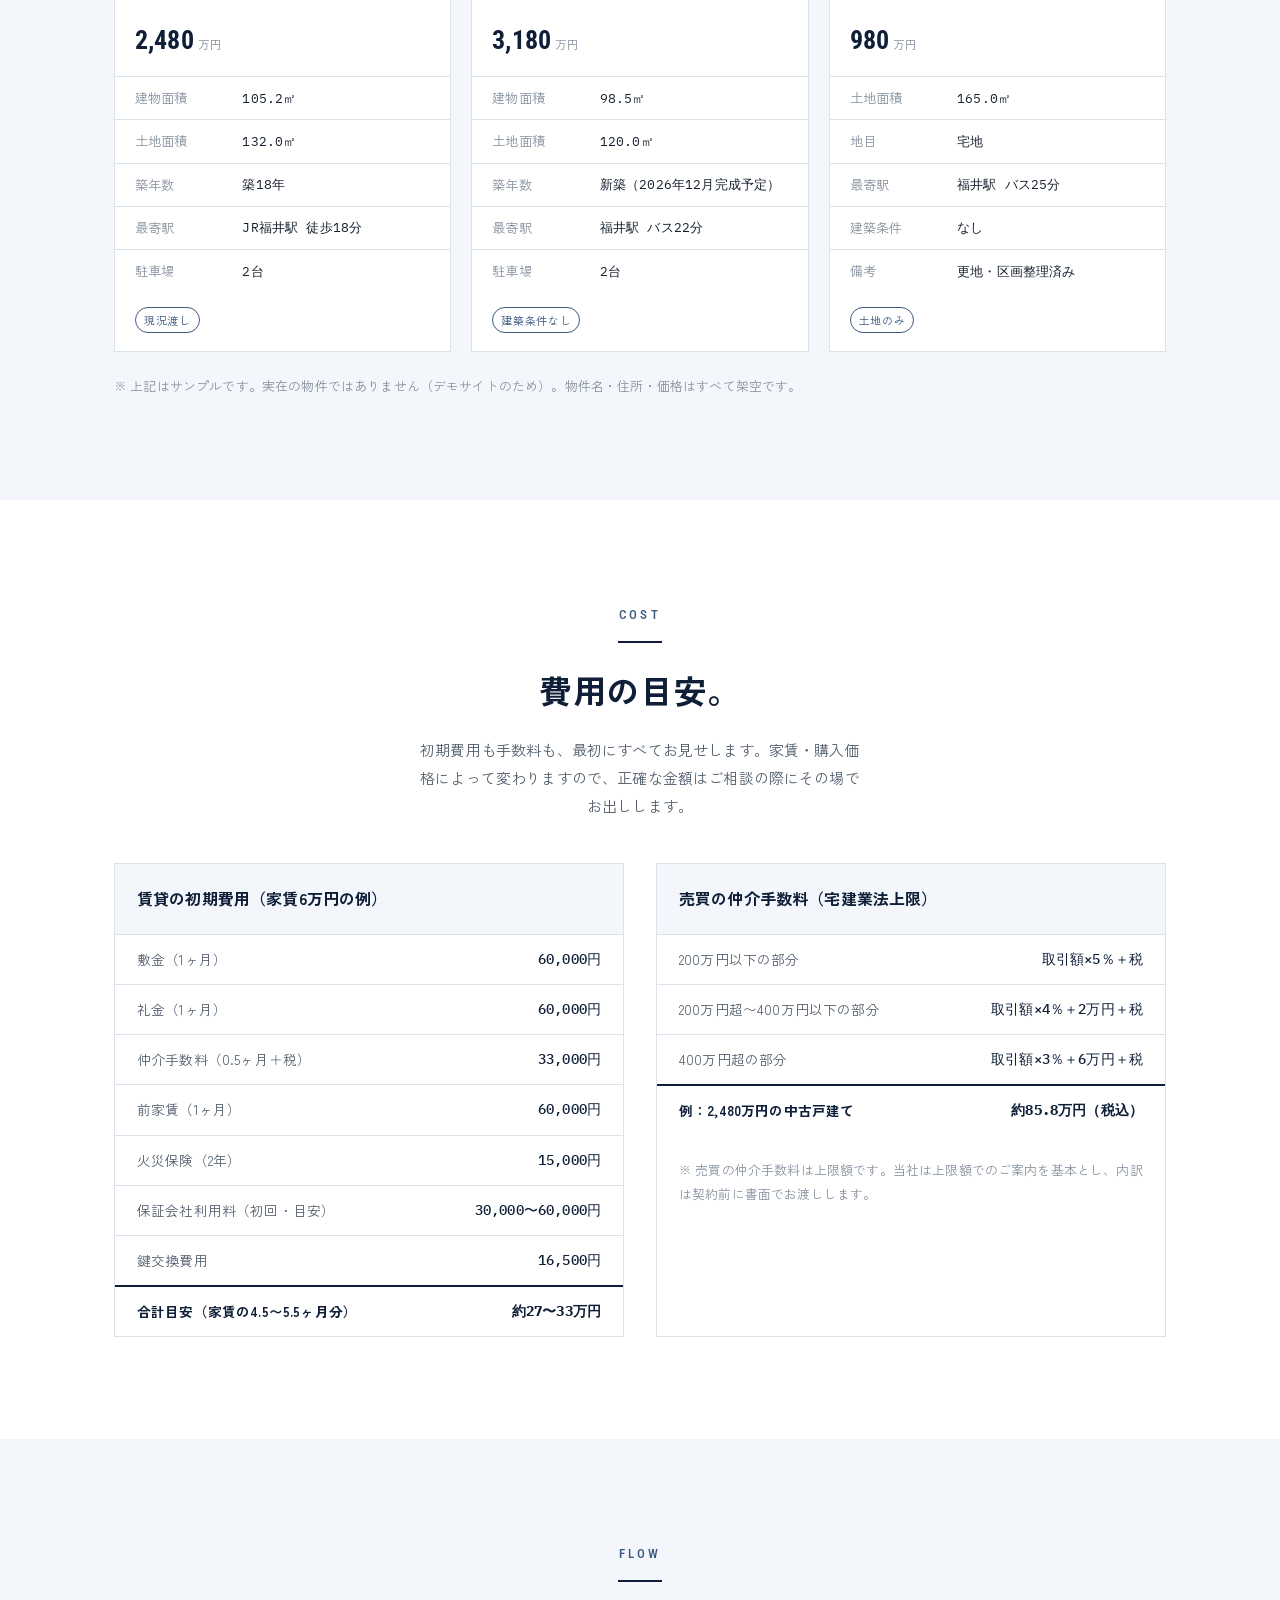
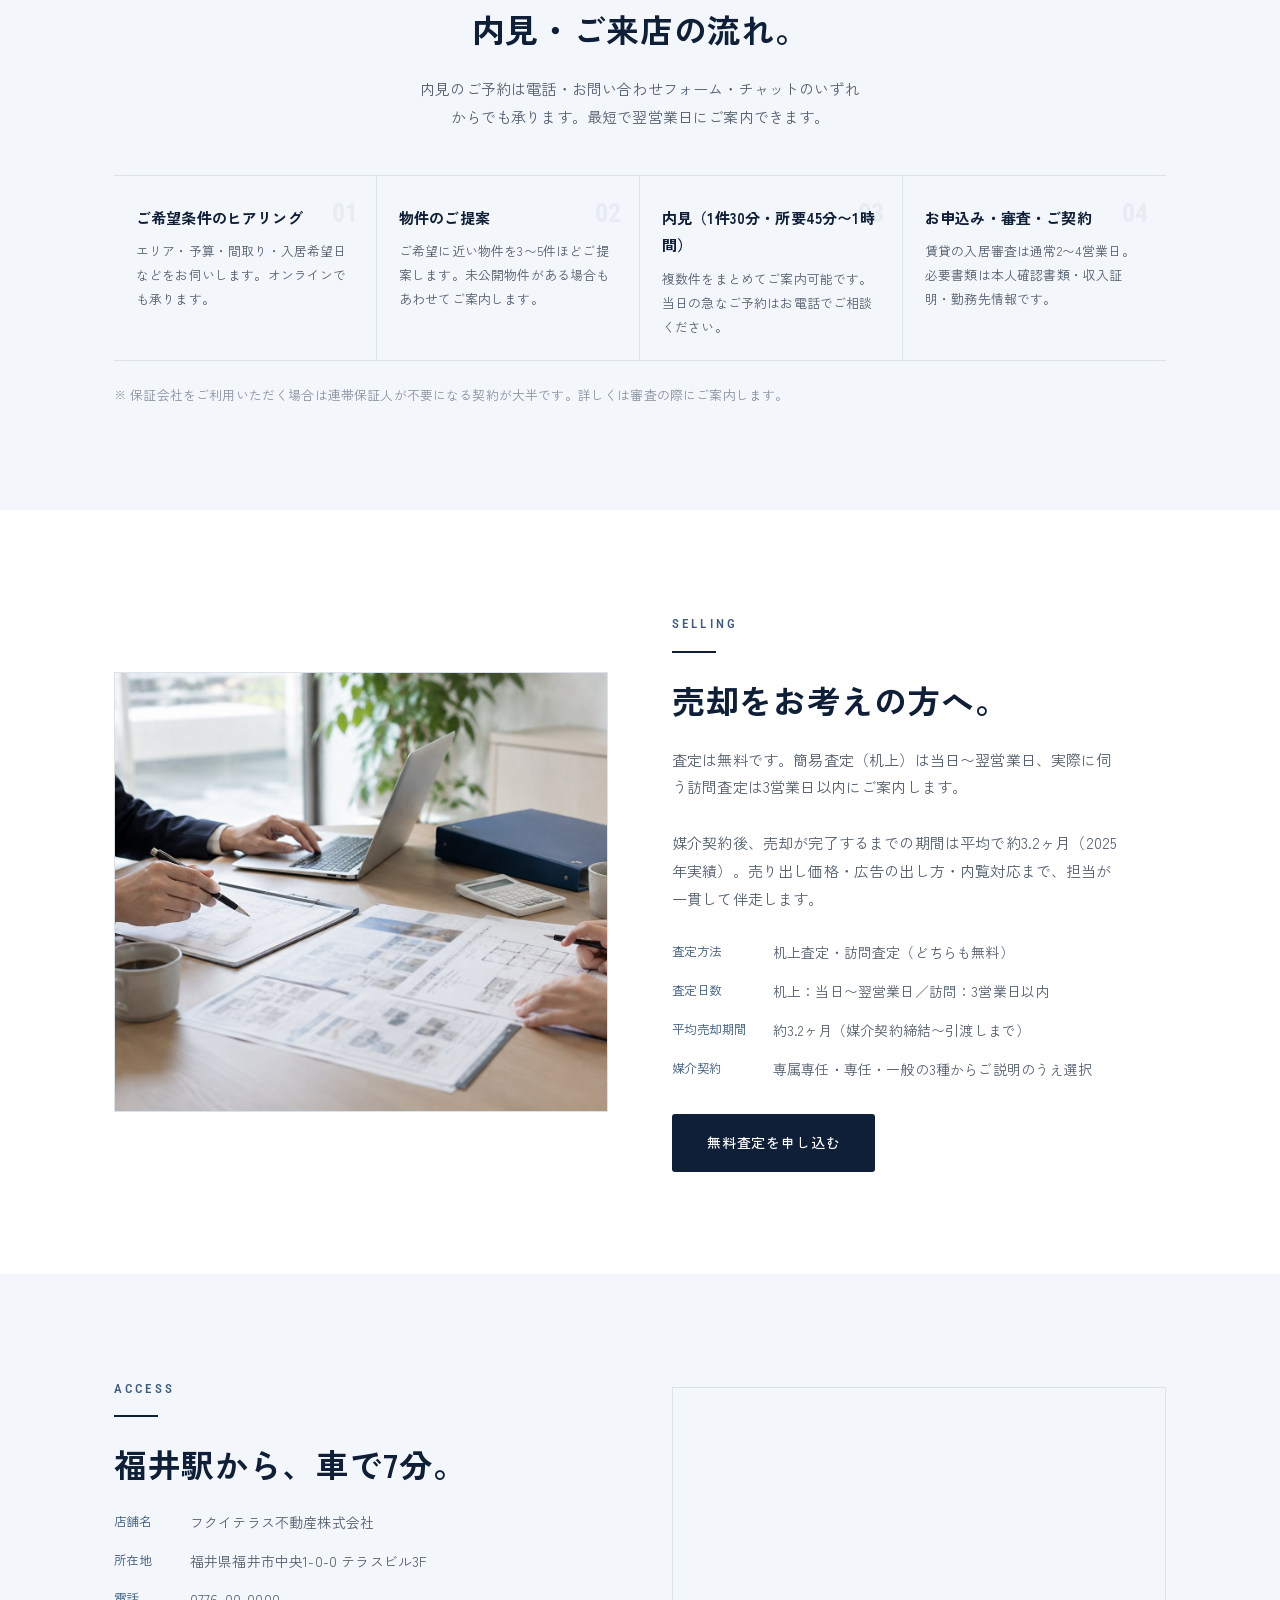
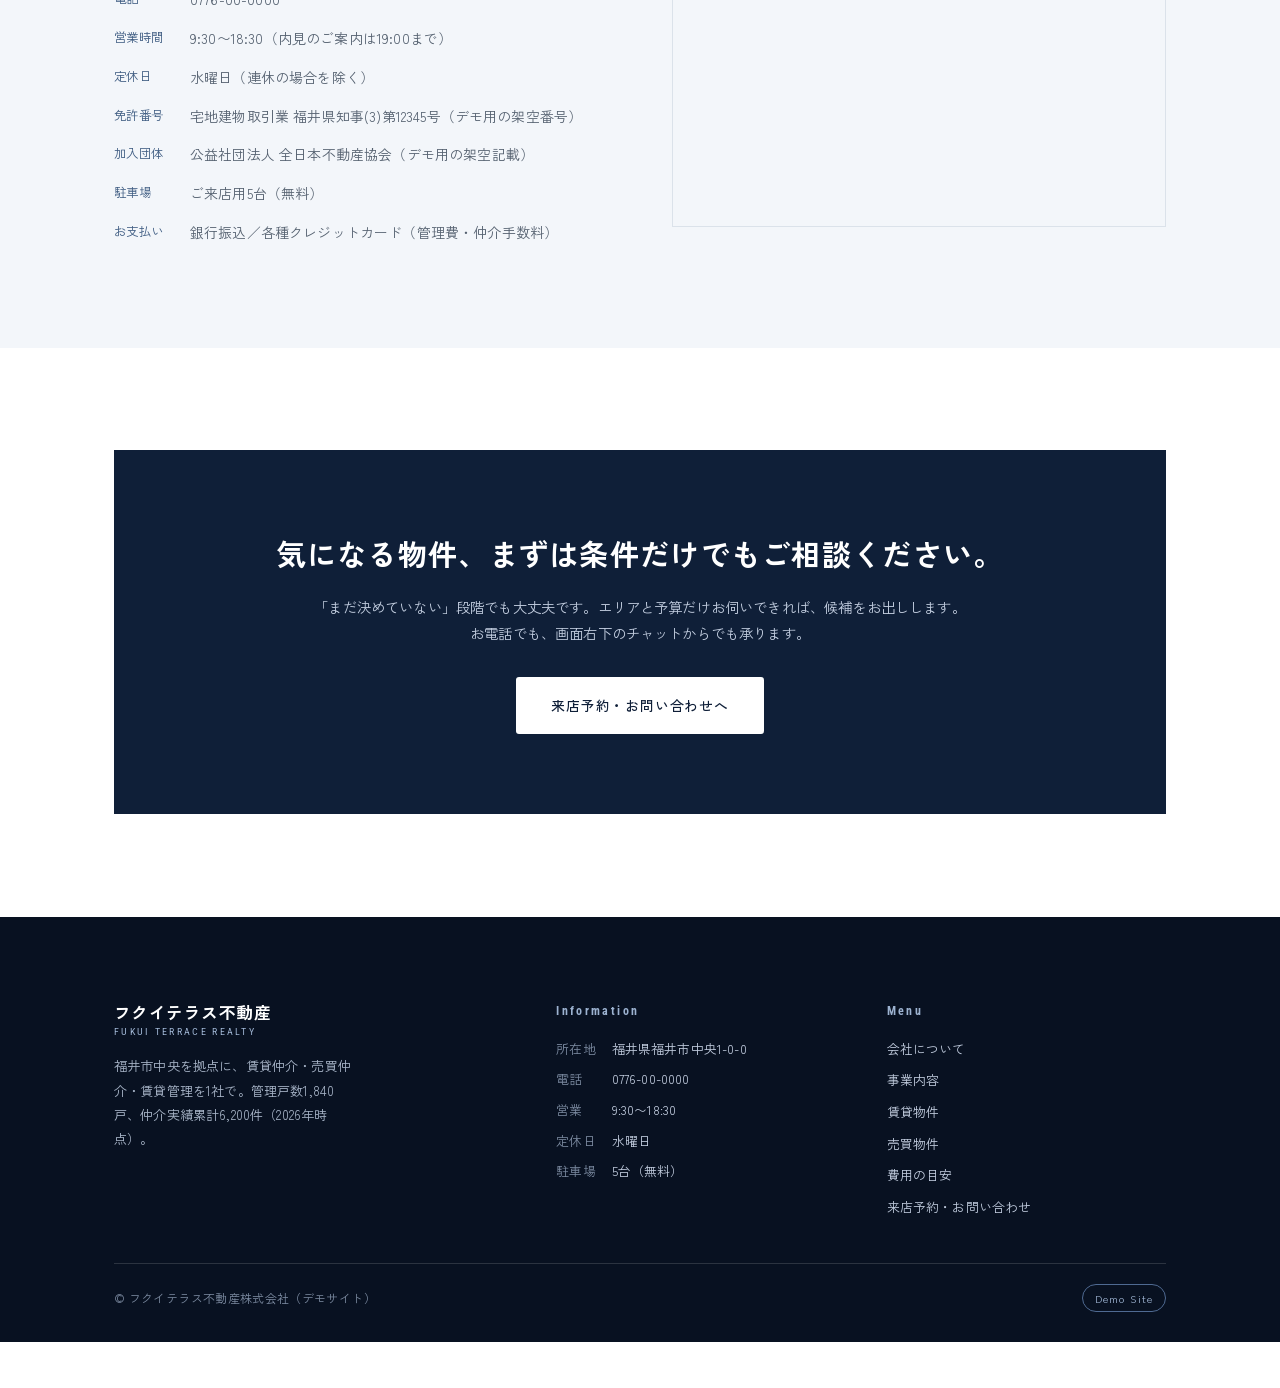
==== commit d5f0e0af: "update index.html" ====
--- a/index.html
+++ b/index.html
@@ -1,425 +1,431 @@
-<!DOCTYPE html>
-<html lang="ja">
-<head>
-<meta charset="UTF-8">
-<meta name="viewport" content="width=device-width, initial-scale=1.0">
-<title>フクイテラス不動産 | 福井市の賃貸・売買仲介・賃貸管理</title>
-<meta name="description" content="福井市のフクイテラス不動産。賃貸仲介・売買仲介・賃貸管理を1社で。管理戸数1,840戸、仲介実績累計6,200件。初期費用の目安・仲介手数料・売却査定の流れをすべて公開しています。">
-<link rel="stylesheet" href="style.css">
-</head>
-<body>
-
-<!-- ===== NAV ===== -->
-<header class="nav" id="nav">
-  <div class="wrap nav__inner">
-    <a class="brand" href="index.html">フクイテラス不動産<span>FUKUI TERRACE REALTY</span></a>
-    <nav class="nav__links">
-      <a href="#about">会社について</a>
-      <a href="#service">事業内容</a>
-      <a href="#rental">賃貸物件</a>
-      <a href="#sale">売買物件</a>
-      <a href="#cost">費用の目安</a>
-      <a href="#access">アクセス</a>
-    </nav>
-    <a class="btn btn--primary nav__cta" href="contact.html">来店予約・お問い合わせ</a>
-  </div>
-</header>
-
-<!-- ===== HERO ===== -->
-<section class="hero">
-  <div class="hero__bg"><img src="images/hero.jpg" alt="フクイテラス不動産 店舗外観" fetchpriority="high"></div>
-  <div class="wrap hero__copy">
-    <p class="eyebrow">Real Estate in Fukui</p>
-    <h1 class="hero__jp">住まいの決断を、<br>数字で見えるようにする。</h1>
-    <p class="hero__sub">賃貸仲介・売買仲介・賃貸管理を1社で。初期費用も仲介手数料も、最初にすべて開示します。福井市を中心に、県内全域に対応します。</p>
-    <div class="hero__actions">
-      <a class="btn btn--primary" href="contact.html">来店予約・お問い合わせ</a>
-      <a class="btn btn--ghost" href="#cost">費用の目安を見る</a>
-    </div>
-    <dl class="hero__stats">
-      <div><dt>Since</dt><dd>2011年</dd></div>
-      <div><dt>Managed Units</dt><dd>1,840戸</dd></div>
-      <div><dt>Deals</dt><dd>累計6,200件</dd></div>
-      <div><dt>Avg. Sale Days</dt><dd>約3.2ヶ月</dd></div>
-    </dl>
-  </div>
-</section>
-
-<!-- ===== ABOUT ===== -->
-<section class="section" id="about">
-  <div class="wrap split reveal">
-    <div>
-      <p class="eyebrow">About</p>
-      <div class="rule"></div>
-      <h2 class="h-sec">仲介して終わりに<br>しません。</h2>
-      <p class="lead">2011年の創業以来、福井市中央を拠点に賃貸仲介・売買仲介・賃貸管理を続けています。入居後の設備トラブル、売却後の確定申告のご相談まで、契約が終わったあとも同じ担当がお答えします。<br><br>宅地建物取引業者。宅地建物取引士は全担当者が保有し、初回のご相談から重要事項の説明まで一貫して担当します。</p>
-    </div>
-    <div class="split__media"><img src="images/counter.jpg" alt="相談カウンター" loading="lazy"></div>
-  </div>
-  <div class="wrap">
-    <dl class="figures reveal">
-      <div class="figure"><dt>Founded</dt><dd>2011年</dd></div>
-      <div class="figure"><dt>Managed Units</dt><dd>1,840戸</dd></div>
-      <div class="figure"><dt>Brokerage Deals</dt><dd>累計6,200件</dd></div>
-      <div class="figure"><dt>Staff</dt><dd>宅建士9名</dd></div>
-    </dl>
-  </div>
-</section>
-
-<!-- ===== 事業内容 ===== -->
-<section class="section section--soft" id="service">
-  <div class="wrap">
-    <div class="reveal center">
-      <p class="eyebrow">Service</p>
-      <div class="rule"></div>
-      <h2 class="h-sec">事業は、三本柱。</h2>
-      <p class="lead">貸す・買う・任せる。どれか一つだけのご相談でも、他の選択肢が良さそうならその場でご案内します。</p>
-    </div>
-    <div class="services reveal">
-      <article class="service">
-        <p class="service__no">01 / RENTAL</p>
-        <h3>賃貸仲介</h3>
-        <p>アパート・マンション・戸建ての賃貸をご紹介。学生・単身・ファミリー・法人契約まで幅広く対応します。ペット可物件、駐車場付き物件の相談も承ります。</p>
-        <p class="service__meta">対応エリア：福井市・鯖江市・越前市・坂井市 中心</p>
-      </article>
-      <article class="service">
-        <p class="service__no">02 / SALE</p>
-        <h3>売買仲介</h3>
-        <p>新築・中古一戸建て、中古マンション、土地の売買を仲介します。住宅ローンの事前審査、火災保険、登記手続きの司法書士紹介まで一括でご相談いただけます。</p>
-        <p class="service__meta">対応エリア：福井県内全域</p>
-      </article>
-      <article class="service">
-        <p class="service__no">03 / MANAGEMENT</p>
-        <h3>賃貸管理</h3>
-        <p>オーナー様向けの賃貸管理。入居者募集、家賃保証、原状回復立会い、設備トラブルの24時間受付までまとめてお引き受けします。</p>
-        <p class="service__meta">管理戸数：1,840戸（2026年時点）</p>
-      </article>
-    </div>
-    <figure class="band reveal">
-      <img src="images/town.jpg" alt="対応エリアの街並み（イメージ）" loading="lazy">
-      <figcaption>対応エリア：福井市・鯖江市・越前市・坂井市を中心に、県内全域。</figcaption>
-    </figure>
-  </div>
-</section>
-
-<!-- ===== 賃貸物件 ===== -->
-<section class="section" id="rental">
-  <div class="wrap">
-    <div class="reveal">
-      <p class="eyebrow">Rental Listings</p>
-      <div class="rule"></div>
-      <h2 class="h-sec">賃貸物件（一例）</h2>
-      <p class="lead">掲載中の物件から3件をご紹介します。空室状況は日々変わりますので、最新の条件は内見予約の際にご確認ください。</p>
-    </div>
-    <figure class="band reveal">
-      <img src="images/apartment.jpg" alt="取扱物件のアパート・マンション外観（イメージ）" loading="lazy">
-      <figcaption>取扱物件のイメージ。掲載物件はすべて架空です。</figcaption>
-    </figure>
-    <div class="props reveal">
-      <article class="prop">
-        <div class="prop__head">
-          <p class="prop__tag">賃貸マンション・1LDK</p>
-          <p class="prop__name">フォレストコート照手</p>
-        </div>
-        <p class="prop__price">58,000<small>円／月（共益費3,000円）</small></p>
-        <table class="prop__table">
-          <tr><th>専有面積</th><td>42.3㎡</td></tr>
-          <tr><th>築年数</th><td>築12年</td></tr>
-          <tr><th>最寄駅</th><td>JR福井駅 徒歩12分</td></tr>
-          <tr><th>駐車場</th><td>1台込み</td></tr>
-          <tr><th>ペット</th><td>相談可（小型犬・猫）</td></tr>
-        </table>
-        <p class="prop__note"><span class="prop__badge">敷1・礼1</span></p>
-      </article>
-      <article class="prop">
-        <div class="prop__head">
-          <p class="prop__tag">賃貸アパート・2DK</p>
-          <p class="prop__name">パークサイド木田</p>
-        </div>
-        <p class="prop__price">62,000<small>円／月（共益費2,500円）</small></p>
-        <table class="prop__table">
-          <tr><th>専有面積</th><td>48.0㎡</td></tr>
-          <tr><th>築年数</th><td>築8年</td></tr>
-          <tr><th>最寄駅</th><td>福井駅 バス15分</td></tr>
-          <tr><th>駐車場</th><td>1台無料</td></tr>
-          <tr><th>ペット</th><td>不可</td></tr>
-        </table>
-        <p class="prop__note"><span class="prop__badge">敷1・礼0</span></p>
-      </article>
-      <article class="prop">
-        <div class="prop__head">
-          <p class="prop__tag">賃貸マンション・1K</p>
-          <p class="prop__name">グランテラス花堂</p>
-        </div>
-        <p class="prop__price">42,000<small>円／月（共益費2,000円）</small></p>
-        <table class="prop__table">
-          <tr><th>専有面積</th><td>24.5㎡</td></tr>
-          <tr><th>築年数</th><td>築3年</td></tr>
-          <tr><th>最寄駅</th><td>えちぜん鉄道 花堂駅 徒歩6分</td></tr>
-          <tr><th>駐車場</th><td>近隣月極を案内</td></tr>
-          <tr><th>ペット</th><td>不可</td></tr>
-        </table>
-        <p class="prop__note"><span class="prop__badge">敷1・礼1</span></p>
-      </article>
-    </div>
-    <p class="note">※ 上記はサンプルです。実在の物件ではありません（デモサイトのため）。物件名・住所・価格はすべて架空です。</p>
-  </div>
-</section>
-
-<!-- ===== 売買物件 ===== -->
-<section class="section section--soft" id="sale">
-  <div class="wrap split reveal">
-    <div class="split__media"><img src="images/house.jpg" alt="戸建て住宅の外観" loading="lazy"></div>
-    <div>
-      <p class="eyebrow">Sale Listings</p>
-      <div class="rule"></div>
-      <h2 class="h-sec">売買物件（一例）</h2>
-      <p class="lead">中古一戸建て・新築一戸建て・土地から3件をご紹介します。価格は消費税を含みます（土地は非課税）。</p>
-    </div>
-  </div>
-  <div class="wrap">
-    <div class="props reveal" style="margin-top:44px">
-      <article class="prop">
-        <div class="prop__head">
-          <p class="prop__tag">中古一戸建て・4LDK</p>
-          <p class="prop__name">照手2丁目 中古戸建</p>
-        </div>
-        <p class="prop__price">2,480<small>万円</small></p>
-        <table class="prop__table">
-          <tr><th>建物面積</th><td>105.2㎡</td></tr>
-          <tr><th>土地面積</th><td>132.0㎡</td></tr>
-          <tr><th>築年数</th><td>築18年</td></tr>
-          <tr><th>最寄駅</th><td>JR福井駅 徒歩18分</td></tr>
-          <tr><th>駐車場</th><td>2台</td></tr>
-        </table>
-        <p class="prop__note"><span class="prop__badge">現況渡し</span></p>
-      </article>
-      <article class="prop">
-        <div class="prop__head">
-          <p class="prop__tag">新築一戸建て・4LDK</p>
-          <p class="prop__name">花堂北3丁目 新築戸建</p>
-        </div>
-        <p class="prop__price">3,180<small>万円</small></p>
-        <table class="prop__table">
-          <tr><th>建物面積</th><td>98.5㎡</td></tr>
-          <tr><th>土地面積</th><td>120.0㎡</td></tr>
-          <tr><th>築年数</th><td>新築（2026年12月完成予定）</td></tr>
-          <tr><th>最寄駅</th><td>福井駅 バス22分</td></tr>
-          <tr><th>駐車場</th><td>2台</td></tr>
-        </table>
-        <p class="prop__note"><span class="prop__badge">建築条件なし</span></p>
-      </article>
-      <article class="prop">
-        <div class="prop__head">
-          <p class="prop__tag">売地</p>
-          <p class="prop__name">高柳2丁目 宅地</p>
-        </div>
-        <p class="prop__price">980<small>万円</small></p>
-        <table class="prop__table">
-          <tr><th>土地面積</th><td>165.0㎡</td></tr>
-          <tr><th>地目</th><td>宅地</td></tr>
-          <tr><th>最寄駅</th><td>福井駅 バス25分</td></tr>
-          <tr><th>建築条件</th><td>なし</td></tr>
-          <tr><th>備考</th><td>更地・区画整理済み</td></tr>
-        </table>
-        <p class="prop__note"><span class="prop__badge">土地のみ</span></p>
-      </article>
-    </div>
-    <p class="note">※ 上記はサンプルです。実在の物件ではありません（デモサイトのため）。物件名・住所・価格はすべて架空です。</p>
-  </div>
-</section>
-
-<!-- ===== 費用の目安 ===== -->
-<section class="section" id="cost">
-  <div class="wrap">
-    <div class="reveal center">
-      <p class="eyebrow">Cost</p>
-      <div class="rule"></div>
-      <h2 class="h-sec">費用の目安。</h2>
-      <p class="lead">初期費用も手数料も、最初にすべてお見せします。家賃・購入価格によって変わりますので、正確な金額はご相談の際にその場でお出しします。</p>
-    </div>
-    <div class="costwrap reveal">
-      <div class="costcard">
-        <h3>賃貸の初期費用（家賃6万円の例）</h3>
-        <table class="costtable">
-          <tr><th>敷金（1ヶ月）</th><td>60,000円</td></tr>
-          <tr><th>礼金（1ヶ月）</th><td>60,000円</td></tr>
-          <tr><th>仲介手数料（0.5ヶ月＋税）</th><td>33,000円</td></tr>
-          <tr><th>前家賃（1ヶ月）</th><td>60,000円</td></tr>
-          <tr><th>火災保険（2年）</th><td>15,000円</td></tr>
-          <tr><th>保証会社利用料（初回・目安）</th><td>30,000〜60,000円</td></tr>
-          <tr><th>鍵交換費用</th><td>16,500円</td></tr>
-          <tr class="total"><th>合計目安（家賃の4.5〜5.5ヶ月分）</th><td>約27〜33万円</td></tr>
-        </table>
-      </div>
-      <div class="costcard">
-        <h3>売買の仲介手数料（宅建業法上限）</h3>
-        <table class="costtable">
-          <tr><th>200万円以下の部分</th><td>取引額×5％＋税</td></tr>
-          <tr><th>200万円超〜400万円以下の部分</th><td>取引額×4％＋2万円＋税</td></tr>
-          <tr><th>400万円超の部分</th><td>取引額×3％＋6万円＋税</td></tr>
-          <tr class="total"><th>例：2,480万円の中古戸建て</th><td>約85.8万円（税込）</td></tr>
-        </table>
-        <p class="note" style="padding:0 22px 20px">※ 売買の仲介手数料は上限額です。当社は上限額でのご案内を基本とし、内訳は契約前に書面でお渡しします。</p>
-      </div>
-    </div>
-  </div>
-</section>
-
-<!-- ===== 内見・来店の流れ ===== -->
-<section class="section section--soft">
-  <div class="wrap">
-    <div class="reveal center">
-      <p class="eyebrow">Flow</p>
-      <div class="rule"></div>
-      <h2 class="h-sec">内見・ご来店の流れ。</h2>
-      <p class="lead">内見のご予約は電話・お問い合わせフォーム・チャットのいずれからでも承ります。最短で翌営業日にご案内できます。</p>
-    </div>
-    <div class="steps reveal">
-      <div class="step">
-        <h4>ご希望条件のヒアリング</h4>
-        <p>エリア・予算・間取り・入居希望日などをお伺いします。オンラインでも承ります。</p>
-      </div>
-      <div class="step">
-        <h4>物件のご提案</h4>
-        <p>ご希望に近い物件を3〜5件ほどご提案します。未公開物件がある場合もあわせてご案内します。</p>
-      </div>
-      <div class="step">
-        <h4>内見（1件30分・所要45分〜1時間）</h4>
-        <p>複数件をまとめてご案内可能です。当日の急なご予約はお電話でご相談ください。</p>
-      </div>
-      <div class="step">
-        <h4>お申込み・審査・ご契約</h4>
-        <p>賃貸の入居審査は通常2〜4営業日。必要書類は本人確認書類・収入証明・勤務先情報です。</p>
-      </div>
-    </div>
-    <p class="note">※ 保証会社をご利用いただく場合は連帯保証人が不要になる契約が大半です。詳しくは審査の際にご案内します。</p>
-  </div>
-</section>
-
-<!-- ===== 売却をお考えの方 ===== -->
-<section class="section" id="sell">
-  <div class="wrap split split--rev reveal">
-    <div>
-      <p class="eyebrow">Selling</p>
-      <div class="rule"></div>
-      <h2 class="h-sec">売却をお考えの方へ。</h2>
-      <p class="lead">査定は無料です。簡易査定（机上）は当日〜翌営業日、実際に伺う訪問査定は3営業日以内にご案内します。<br><br>媒介契約後、売却が完了するまでの期間は平均で約3.2ヶ月（2025年実績）。売り出し価格・広告の出し方・内覧対応まで、担当が一貫して伴走します。</p>
-      <dl class="info" style="margin-top:28px">
-        <dt>査定方法</dt><dd>机上査定・訪問査定（どちらも無料）</dd>
-        <dt>査定日数</dt><dd>机上：当日〜翌営業日／訪問：3営業日以内</dd>
-        <dt>平均売却期間</dt><dd>約3.2ヶ月（媒介契約締結〜引渡しまで）</dd>
-        <dt>媒介契約</dt><dd>専属専任・専任・一般の3種からご説明のうえ選択</dd>
-      </dl>
-      <div style="margin-top:32px"><a class="btn btn--primary" href="contact.html">無料査定を申し込む</a></div>
-    </div>
-    <div class="split__media"><img src="images/meeting.jpg" alt="売却のご相談風景" loading="lazy"></div>
-  </div>
-</section>
-
-<!-- ===== ACCESS ===== -->
-<section class="section section--soft" id="access">
-  <div class="wrap split reveal">
-    <div>
-      <p class="eyebrow">Access</p>
-      <div class="rule"></div>
-      <h2 class="h-sec">福井駅から、車で7分。</h2>
-      <dl class="info">
-        <dt>店舗名</dt><dd>フクイテラス不動産株式会社</dd>
-        <dt>所在地</dt><dd>福井県福井市中央1-0-0 テラスビル3F</dd>
-        <dt>電話</dt><dd>0776-00-0000</dd>
-        <dt>営業時間</dt><dd>9:30〜18:30（内見のご案内は19:00まで）</dd>
-        <dt>定休日</dt><dd>水曜日（連休の場合を除く）</dd>
-        <dt>免許番号</dt><dd>宅地建物取引業 福井県知事(3)第12345号（デモ用の架空番号）</dd>
-        <dt>加入団体</dt><dd>公益社団法人 全日本不動産協会（デモ用の架空記載）</dd>
-        <dt>駐車場</dt><dd>ご来店用5台（無料）</dd>
-        <dt>お支払い</dt><dd>銀行振込／各種クレジットカード（管理費・仲介手数料）</dd>
-      </dl>
-    </div>
-    <div class="split__media">
-      <iframe class="map" src="https://maps.google.com/maps?q=%E7%A6%8F%E4%BA%95%E9%A7%85&z=15&output=embed" loading="lazy" title="地図" style="height:clamp(280px,38vw,440px);width:100%;border:1px solid var(--line)"></iframe>
-    </div>
-  </div>
-</section>
-
-<!-- ===== CTA ===== -->
-<section class="section">
-  <div class="wrap">
-    <div class="cta-band reveal">
-      <h2>気になる物件、まずは条件だけでもご相談ください。</h2>
-      <p>「まだ決めていない」段階でも大丈夫です。エリアと予算だけお伺いできれば、候補をお出しします。<br>お電話でも、画面右下のチャットからでも承ります。</p>
-      <a class="btn btn--light" href="contact.html">来店予約・お問い合わせへ</a>
-    </div>
-  </div>
-</section>
-
-<!-- ===== FOOTER ===== -->
-<footer class="foot">
-  <div class="wrap">
-    <div class="foot__grid">
-      <div>
-        <a class="brand" href="index.html">フクイテラス不動産<span>FUKUI TERRACE REALTY</span></a>
-        <p class="foot__tag">福井市中央を拠点に、賃貸仲介・売買仲介・賃貸管理を1社で。管理戸数1,840戸、仲介実績累計6,200件（2026年時点）。</p>
-      </div>
-      <div>
-        <h5>Information</h5>
-        <dl>
-          <dt>所在地</dt><dd>福井県福井市中央1-0-0</dd>
-          <dt>電話</dt><dd>0776-00-0000</dd>
-          <dt>営業</dt><dd>9:30〜18:30</dd>
-          <dt>定休日</dt><dd>水曜日</dd>
-          <dt>駐車場</dt><dd>5台（無料）</dd>
-        </dl>
-      </div>
-      <div>
-        <h5>Menu</h5>
-        <div class="foot__links">
-          <a href="#about">会社について</a>
-          <a href="#service">事業内容</a>
-          <a href="#rental">賃貸物件</a>
-          <a href="#sale">売買物件</a>
-          <a href="#cost">費用の目安</a>
-          <a href="contact.html">来店予約・お問い合わせ</a>
-        </div>
-      </div>
-    </div>
-    <div class="foot__bottom">
-      <span>&copy; フクイテラス不動産株式会社（デモサイト）</span>
-      <span class="demo-pill">Demo Site</span>
-    </div>
-  </div>
-</footer>
-
-<div class="test-banner">🔧 <b>TEST SITE</b> — これはチャットボット導入テスト用のデモサイトです。実際の不動産会社ではありません。</div>
-
-<script>
-  // nav shadow on scroll
-  const nav = document.getElementById('nav');
-  const onScroll = () => nav.classList.toggle('is-scrolled', window.scrollY > 8);
-  onScroll(); window.addEventListener('scroll', onScroll, {passive:true});
-
-  // scroll reveal
-  const io = new IntersectionObserver((entries) => {
-    entries.forEach(e => { if (e.isIntersecting){ e.target.classList.add('in'); io.unobserve(e.target);} });
-  }, {threshold:.12, rootMargin:'0px 0px -40px 0px'});
-  document.querySelectorAll('.reveal').forEach(el => io.observe(el));
-</script>
-
-<!-- LIENS BOT チャットウィジェット -->
-<!-- 不動産デモ用のボット（管理画面での作成後にIDを差し替える） -->
-<script>
-  (function() {
-    var botId = 'cmtff6yhu04294201yrqvy8kr';
-    if (botId.indexOf('REPLACE_') === 0) { return; }
-    var script = document.createElement('script');
-    script.src = 'https://app.liens-web.com/widget.js?v=' + Date.now();
-    script.setAttribute('data-bot-id', botId);
-    script.setAttribute('data-api-url', 'https://app.liens-web.com');
-    script.setAttribute('data-color', '#1c3559');
-    script.setAttribute('data-position', 'bottom-right');
-    script.defer = true;
-    document.head.appendChild(script);
-  })();
-</script>
-</body>
-</html>
+<!DOCTYPE html>
+<html lang="ja">
+<head>
+<meta charset="UTF-8">
+<meta name="viewport" content="width=device-width, initial-scale=1.0">
+<title>フクイテラス不動産 | 福井市の賃貸・売買仲介・賃貸管理</title>
+<meta name="description" content="福井市のフクイテラス不動産。賃貸仲介・売買仲介・賃貸管理を1社で。管理戸数1,840戸、仲介実績累計6,200件。初期費用の目安・仲介手数料・売却査定の流れをすべて公開しています。">
+<link rel="stylesheet" href="style.css">
+</head>
+<body>
+
+<!-- ===== NAV ===== -->
+<header class="nav" id="nav">
+  <div class="wrap nav__inner">
+    <a class="brand" href="index.html">フクイテラス不動産<span>FUKUI TERRACE REALTY</span></a>
+    <nav class="nav__links">
+      <a href="#about">会社について</a>
+      <a href="#service">事業内容</a>
+      <a href="#rental">賃貸物件</a>
+      <a href="#sale">売買物件</a>
+      <a href="#cost">費用の目安</a>
+      <a href="#access">アクセス</a>
+    </nav>
+    <a class="btn btn--primary nav__cta" href="contact.html">来店予約・お問い合わせ</a>
+  </div>
+</header>
+
+<!-- ===== HERO ===== -->
+<section class="hero">
+  <div class="hero__bg"><img src="images/hero.jpg" alt="フクイテラス不動産 店舗外観" fetchpriority="high"></div>
+  <div class="wrap hero__copy">
+    <p class="eyebrow">Real Estate in Fukui</p>
+    <h1 class="hero__jp">住まいの決断を、<br>数字で見えるようにする。</h1>
+    <p class="hero__sub">賃貸仲介・売買仲介・賃貸管理を1社で。初期費用も仲介手数料も、最初にすべて開示します。福井市を中心に、県内全域に対応します。</p>
+    <div class="hero__actions">
+      <a class="btn btn--primary" href="contact.html">来店予約・お問い合わせ</a>
+      <a class="btn btn--ghost" href="#cost">費用の目安を見る</a>
+    </div>
+    <dl class="hero__stats">
+      <div><dt>Since</dt><dd>2011年</dd></div>
+      <div><dt>Managed Units</dt><dd>1,840戸</dd></div>
+      <div><dt>Deals</dt><dd>累計6,200件</dd></div>
+      <div><dt>Avg. Sale Days</dt><dd>約3.2ヶ月</dd></div>
+    </dl>
+  </div>
+</section>
+
+<!-- ===== ABOUT ===== -->
+<section class="section" id="about">
+  <div class="wrap split reveal">
+    <div>
+      <p class="eyebrow">About</p>
+      <div class="rule"></div>
+      <h2 class="h-sec">仲介して終わりに<br>しません。</h2>
+      <p class="lead">2011年の創業以来、福井市中央を拠点に賃貸仲介・売買仲介・賃貸管理を続けています。入居後の設備トラブル、売却後の確定申告のご相談まで、契約が終わったあとも同じ担当がお答えします。<br><br>宅地建物取引業者。宅地建物取引士は全担当者が保有し、初回のご相談から重要事項の説明まで一貫して担当します。</p>
+    </div>
+    <div class="split__media"><img src="images/counter.jpg" alt="相談カウンター" loading="lazy"></div>
+  </div>
+  <div class="wrap">
+    <dl class="figures reveal">
+      <div class="figure"><dt>Founded</dt><dd>2011年</dd></div>
+      <div class="figure"><dt>Managed Units</dt><dd>1,840戸</dd></div>
+      <div class="figure"><dt>Brokerage Deals</dt><dd>累計6,200件</dd></div>
+      <div class="figure"><dt>Staff</dt><dd>宅建士9名</dd></div>
+    </dl>
+  </div>
+</section>
+
+<!-- ===== 事業内容 ===== -->
+<section class="section section--soft" id="service">
+  <div class="wrap">
+    <div class="reveal center">
+      <p class="eyebrow">Service</p>
+      <div class="rule"></div>
+      <h2 class="h-sec">事業は、三本柱。</h2>
+      <p class="lead">貸す・買う・任せる。どれか一つだけのご相談でも、他の選択肢が良さそうならその場でご案内します。</p>
+    </div>
+    <div class="services reveal">
+      <article class="service">
+        <p class="service__no">01 / RENTAL</p>
+        <h3>賃貸仲介</h3>
+        <p>アパート・マンション・戸建ての賃貸をご紹介。学生・単身・ファミリー・法人契約まで幅広く対応します。ペット可物件、駐車場付き物件の相談も承ります。</p>
+        <p class="service__meta">対応エリア：福井市・鯖江市・越前市・坂井市 中心</p>
+      </article>
+      <article class="service">
+        <p class="service__no">02 / SALE</p>
+        <h3>売買仲介</h3>
+        <p>新築・中古一戸建て、中古マンション、土地の売買を仲介します。住宅ローンの事前審査、火災保険、登記手続きの司法書士紹介まで一括でご相談いただけます。</p>
+        <p class="service__meta">対応エリア：福井県内全域</p>
+      </article>
+      <article class="service">
+        <p class="service__no">03 / MANAGEMENT</p>
+        <h3>賃貸管理</h3>
+        <p>オーナー様向けの賃貸管理。入居者募集、家賃保証、原状回復立会い、設備トラブルの24時間受付までまとめてお引き受けします。</p>
+        <p class="service__meta">管理戸数：1,840戸（2026年時点）</p>
+      </article>
+    </div>
+    <figure class="band reveal">
+      <img src="images/town.jpg" alt="対応エリアの街並み（イメージ）" loading="lazy">
+      <figcaption>対応エリア：福井市・鯖江市・越前市・坂井市を中心に、県内全域。</figcaption>
+    </figure>
+  </div>
+</section>
+
+<!-- ===== 賃貸物件 ===== -->
+<section class="section" id="rental">
+  <div class="wrap">
+    <div class="reveal">
+      <p class="eyebrow">Rental Listings</p>
+      <div class="rule"></div>
+      <h2 class="h-sec">賃貸物件（一例）</h2>
+      <p class="lead">掲載中の物件から3件をご紹介します。空室状況は日々変わりますので、最新の条件は内見予約の際にご確認ください。</p>
+    </div>
+    <figure class="band reveal">
+      <img src="images/apartment.jpg" alt="取扱物件のアパート・マンション外観（イメージ）" loading="lazy">
+      <figcaption>取扱物件のイメージ。掲載物件はすべて架空です。</figcaption>
+    </figure>
+    <div class="props reveal">
+      <article class="prop">
+        <div class="prop__head">
+          <p class="prop__tag">賃貸マンション・1LDK</p>
+          <p class="prop__name">フォレストコート照手</p>
+        </div>
+        <p class="prop__price">58,000<small>円／月（共益費3,000円）</small></p>
+        <table class="prop__table">
+          <tr><th>専有面積</th><td>42.3㎡</td></tr>
+          <tr><th>築年数</th><td>築12年</td></tr>
+          <tr><th>最寄駅</th><td>JR福井駅 徒歩12分</td></tr>
+          <tr><th>駐車場</th><td>1台込み</td></tr>
+          <tr><th>ペット</th><td>相談可（小型犬・猫）</td></tr>
+        </table>
+        <p class="prop__note"><span class="prop__badge">敷1・礼1</span></p>
+      </article>
+      <article class="prop">
+        <div class="prop__head">
+          <p class="prop__tag">賃貸アパート・2DK</p>
+          <p class="prop__name">パークサイド木田</p>
+        </div>
+        <p class="prop__price">62,000<small>円／月（共益費2,500円）</small></p>
+        <table class="prop__table">
+          <tr><th>専有面積</th><td>48.0㎡</td></tr>
+          <tr><th>築年数</th><td>築8年</td></tr>
+          <tr><th>最寄駅</th><td>福井駅 バス15分</td></tr>
+          <tr><th>駐車場</th><td>1台無料</td></tr>
+          <tr><th>ペット</th><td>不可</td></tr>
+        </table>
+        <p class="prop__note"><span class="prop__badge">敷1・礼0</span></p>
+      </article>
+      <article class="prop">
+        <div class="prop__head">
+          <p class="prop__tag">賃貸マンション・1K</p>
+          <p class="prop__name">グランテラス花堂</p>
+        </div>
+        <p class="prop__price">42,000<small>円／月（共益費2,000円）</small></p>
+        <table class="prop__table">
+          <tr><th>専有面積</th><td>24.5㎡</td></tr>
+          <tr><th>築年数</th><td>築3年</td></tr>
+          <tr><th>最寄駅</th><td>えちぜん鉄道 花堂駅 徒歩6分</td></tr>
+          <tr><th>駐車場</th><td>近隣月極を案内</td></tr>
+          <tr><th>ペット</th><td>不可</td></tr>
+        </table>
+        <p class="prop__note"><span class="prop__badge">敷1・礼1</span></p>
+      </article>
+    </div>
+    <p class="note">※ 上記はサンプルです。実在の物件ではありません（デモサイトのため）。物件名・住所・価格はすべて架空です。</p>
+  </div>
+</section>
+
+<!-- ===== 売買物件 ===== -->
+<section class="section section--soft" id="sale">
+  <div class="wrap split reveal">
+    <div class="split__media"><img src="images/house.jpg" alt="戸建て住宅の外観" loading="lazy"></div>
+    <div>
+      <p class="eyebrow">Sale Listings</p>
+      <div class="rule"></div>
+      <h2 class="h-sec">売買物件（一例）</h2>
+      <p class="lead">中古一戸建て・新築一戸建て・土地から3件をご紹介します。価格は消費税を含みます（土地は非課税）。</p>
+    </div>
+  </div>
+  <div class="wrap">
+    <div class="props reveal" style="margin-top:44px">
+      <article class="prop">
+        <div class="prop__head">
+          <p class="prop__tag">中古一戸建て・4LDK</p>
+          <p class="prop__name">照手2丁目 中古戸建</p>
+        </div>
+        <p class="prop__price">2,480<small>万円</small></p>
+        <table class="prop__table">
+          <tr><th>建物面積</th><td>105.2㎡</td></tr>
+          <tr><th>土地面積</th><td>132.0㎡</td></tr>
+          <tr><th>築年数</th><td>築18年</td></tr>
+          <tr><th>最寄駅</th><td>JR福井駅 徒歩18分</td></tr>
+          <tr><th>駐車場</th><td>2台</td></tr>
+        </table>
+        <p class="prop__note"><span class="prop__badge">現況渡し</span></p>
+      </article>
+      <article class="prop">
+        <div class="prop__head">
+          <p class="prop__tag">新築一戸建て・4LDK</p>
+          <p class="prop__name">花堂北3丁目 新築戸建</p>
+        </div>
+        <p class="prop__price">3,180<small>万円</small></p>
+        <table class="prop__table">
+          <tr><th>建物面積</th><td>98.5㎡</td></tr>
+          <tr><th>土地面積</th><td>120.0㎡</td></tr>
+          <tr><th>築年数</th><td>新築（2026年12月完成予定）</td></tr>
+          <tr><th>最寄駅</th><td>福井駅 バス22分</td></tr>
+          <tr><th>駐車場</th><td>2台</td></tr>
+        </table>
+        <p class="prop__note"><span class="prop__badge">建築条件なし</span></p>
+      </article>
+      <article class="prop">
+        <div class="prop__head">
+          <p class="prop__tag">売地</p>
+          <p class="prop__name">高柳2丁目 宅地</p>
+        </div>
+        <p class="prop__price">980<small>万円</small></p>
+        <table class="prop__table">
+          <tr><th>土地面積</th><td>165.0㎡</td></tr>
+          <tr><th>地目</th><td>宅地</td></tr>
+          <tr><th>最寄駅</th><td>福井駅 バス25分</td></tr>
+          <tr><th>建築条件</th><td>なし</td></tr>
+          <tr><th>備考</th><td>更地・区画整理済み</td></tr>
+        </table>
+        <p class="prop__note"><span class="prop__badge">土地のみ</span></p>
+      </article>
+    </div>
+    <p class="note">※ 上記はサンプルです。実在の物件ではありません（デモサイトのため）。物件名・住所・価格はすべて架空です。</p>
+  </div>
+</section>
+
+<!-- ===== 費用の目安 ===== -->
+<section class="section" id="cost">
+  <div class="wrap">
+    <div class="reveal center">
+      <p class="eyebrow">Cost</p>
+      <div class="rule"></div>
+      <h2 class="h-sec">費用の目安。</h2>
+      <p class="lead">初期費用も手数料も、最初にすべてお見せします。家賃・購入価格によって変わりますので、正確な金額はご相談の際にその場でお出しします。</p>
+    </div>
+    <div class="costwrap reveal">
+      <div class="costcard">
+        <h3>賃貸の初期費用（家賃6万円の例）</h3>
+        <table class="costtable">
+          <tr><th>敷金（1ヶ月）</th><td>60,000円</td></tr>
+          <tr><th>礼金（1ヶ月）</th><td>60,000円</td></tr>
+          <tr><th>仲介手数料（0.5ヶ月＋税）</th><td>33,000円</td></tr>
+          <tr><th>前家賃（1ヶ月）</th><td>60,000円</td></tr>
+          <tr><th>火災保険（2年）</th><td>15,000円</td></tr>
+          <tr><th>保証会社利用料（初回・目安）</th><td>30,000〜60,000円</td></tr>
+          <tr><th>鍵交換費用</th><td>16,500円</td></tr>
+          <tr class="total"><th>合計目安（家賃の4.5〜5.5ヶ月分）</th><td>約27〜33万円</td></tr>
+        </table>
+      </div>
+      <div class="costcard">
+        <h3>売買の仲介手数料（宅建業法上限）</h3>
+        <table class="costtable">
+          <tr><th>200万円以下の部分</th><td>取引額×5％＋税</td></tr>
+          <tr><th>200万円超〜400万円以下の部分</th><td>取引額×4％＋2万円＋税</td></tr>
+          <tr><th>400万円超の部分</th><td>取引額×3％＋6万円＋税</td></tr>
+          <tr class="total"><th>例：2,480万円の中古戸建て</th><td>約85.8万円（税込）</td></tr>
+        </table>
+        <p class="note" style="padding:0 22px 20px">※ 売買の仲介手数料は上限額です。当社は上限額でのご案内を基本とし、内訳は契約前に書面でお渡しします。</p>
+      </div>
+    </div>
+  </div>
+</section>
+
+<!-- ===== 内見・来店の流れ ===== -->
+<section class="section section--soft">
+  <div class="wrap">
+    <div class="reveal center">
+      <p class="eyebrow">Flow</p>
+      <div class="rule"></div>
+      <h2 class="h-sec">内見・ご来店の流れ。</h2>
+      <p class="lead">内見のご予約は電話・お問い合わせフォーム・チャットのいずれからでも承ります。最短で翌営業日にご案内できます。</p>
+    </div>
+    <div class="steps reveal">
+      <div class="step">
+        <h4>ご希望条件のヒアリング</h4>
+        <p>エリア・予算・間取り・入居希望日などをお伺いします。オンラインでも承ります。</p>
+      </div>
+      <div class="step">
+        <h4>物件のご提案</h4>
+        <p>ご希望に近い物件を3〜5件ほどご提案します。未公開物件がある場合もあわせてご案内します。</p>
+      </div>
+      <div class="step">
+        <h4>内見（1件30分・所要45分〜1時間）</h4>
+        <p>複数件をまとめてご案内可能です。当日の急なご予約はお電話でご相談ください。</p>
+      </div>
+      <div class="step">
+        <h4>お申込み・審査・ご契約</h4>
+        <p>賃貸の入居審査は通常2〜4営業日。必要書類は本人確認書類・収入証明・勤務先情報です。</p>
+      </div>
+    </div>
+    <p class="note">※ 保証会社をご利用いただく場合は連帯保証人が不要になる契約が大半です。詳しくは審査の際にご案内します。</p>
+  </div>
+</section>
+
+<!-- ===== 売却をお考えの方 ===== -->
+<section class="section" id="sell">
+  <div class="wrap split split--rev reveal">
+    <div>
+      <p class="eyebrow">Selling</p>
+      <div class="rule"></div>
+      <h2 class="h-sec">売却をお考えの方へ。</h2>
+      <p class="lead">査定は無料です。簡易査定（机上）は当日〜翌営業日、実際に伺う訪問査定は3営業日以内にご案内します。<br><br>媒介契約後、売却が完了するまでの期間は平均で約3.2ヶ月（2025年実績）。売り出し価格・広告の出し方・内覧対応まで、担当が一貫して伴走します。</p>
+      <dl class="info" style="margin-top:28px">
+        <dt>査定方法</dt><dd>机上査定・訪問査定（どちらも無料）</dd>
+        <dt>査定日数</dt><dd>机上：当日〜翌営業日／訪問：3営業日以内</dd>
+        <dt>平均売却期間</dt><dd>約3.2ヶ月（媒介契約締結〜引渡しまで）</dd>
+        <dt>媒介契約</dt><dd>専属専任・専任・一般の3種からご説明のうえ選択</dd>
+      </dl>
+      <div style="margin-top:32px"><a class="btn btn--primary" href="contact.html">無料査定を申し込む</a></div>
+    </div>
+    <div class="split__media"><img src="images/meeting.jpg" alt="売却のご相談風景" loading="lazy"></div>
+  </div>
+</section>
+
+<!-- ===== ACCESS ===== -->
+<section class="section section--soft" id="access">
+  <div class="wrap split reveal">
+    <div>
+      <p class="eyebrow">Access</p>
+      <div class="rule"></div>
+      <h2 class="h-sec">福井駅から、車で7分。</h2>
+      <dl class="info">
+        <dt>店舗名</dt><dd>フクイテラス不動産株式会社</dd>
+        <dt>所在地</dt><dd>福井県福井市中央1-0-0 テラスビル3F</dd>
+        <dt>電話</dt><dd>0776-00-0000</dd>
+        <dt>営業時間</dt><dd>9:30〜18:30（内見のご案内は19:00まで）</dd>
+        <dt>定休日</dt><dd>水曜日（連休の場合を除く）</dd>
+        <dt>免許番号</dt><dd>宅地建物取引業 福井県知事(3)第12345号（デモ用の架空番号）</dd>
+        <dt>加入団体</dt><dd>公益社団法人 全日本不動産協会（デモ用の架空記載）</dd>
+        <dt>駐車場</dt><dd>ご来店用5台（無料）</dd>
+        <dt>お支払い</dt><dd>銀行振込／各種クレジットカード（管理費・仲介手数料）</dd>
+      </dl>
+    </div>
+    <div class="split__media">
+      <iframe class="map" src="https://maps.google.com/maps?q=%E7%A6%8F%E4%BA%95%E9%A7%85&z=15&output=embed" loading="lazy" title="地図" style="height:clamp(280px,38vw,440px);width:100%;border:1px solid var(--line)"></iframe>
+    </div>
+  </div>
+</section>
+
+<!-- ===== CTA ===== -->
+<section class="section">
+  <div class="wrap">
+    <div class="cta-band reveal">
+      <h2>気になる物件、まずは条件だけでもご相談ください。</h2>
+      <p>「まだ決めていない」段階でも大丈夫です。エリアと予算だけお伺いできれば、候補をお出しします。<br>お電話でも、画面右下のチャットからでも承ります。</p>
+      <a class="btn btn--light" href="contact.html">来店予約・お問い合わせへ</a>
+    </div>
+  </div>
+</section>
+
+<!-- ===== FOOTER ===== -->
+<footer class="foot">
+  <div class="wrap">
+    <div class="foot__grid">
+      <div>
+        <a class="brand" href="index.html">フクイテラス不動産<span>FUKUI TERRACE REALTY</span></a>
+        <p class="foot__tag">福井市中央を拠点に、賃貸仲介・売買仲介・賃貸管理を1社で。管理戸数1,840戸、仲介実績累計6,200件（2026年時点）。</p>
+      </div>
+      <div>
+        <h5>Information</h5>
+        <dl>
+          <dt>所在地</dt><dd>福井県福井市中央1-0-0</dd>
+          <dt>電話</dt><dd>0776-00-0000</dd>
+          <dt>営業</dt><dd>9:30〜18:30</dd>
+          <dt>定休日</dt><dd>水曜日</dd>
+          <dt>駐車場</dt><dd>5台（無料）</dd>
+        </dl>
+      </div>
+      <div>
+        <h5>Menu</h5>
+        <div class="foot__links">
+          <a href="#about">会社について</a>
+          <a href="#service">事業内容</a>
+          <a href="#rental">賃貸物件</a>
+          <a href="#sale">売買物件</a>
+          <a href="#cost">費用の目安</a>
+          <a href="contact.html">来店予約・お問い合わせ</a>
+        </div>
+      </div>
+    </div>
+    <div class="foot__bottom">
+      <span>&copy; フクイテラス不動産株式会社（デモサイト）</span>
+      <span class="demo-pill">Demo Site</span>
+    </div>
+  </div>
+</footer>
+
+<div class="test-banner">🔧 <b>TEST SITE</b> — これはチャットボット導入テスト用のデモサイトです。実際の不動産会社ではありません。</div>
+
+<script>
+  // nav shadow on scroll
+  const nav = document.getElementById('nav');
+  const onScroll = () => nav.classList.toggle('is-scrolled', window.scrollY > 8);
+  onScroll(); window.addEventListener('scroll', onScroll, {passive:true});
+
+  // scroll reveal
+  const io = new IntersectionObserver((entries) => {
+    entries.forEach(e => { if (e.isIntersecting){ e.target.classList.add('in'); io.unobserve(e.target);} });
+  }, {threshold:.12, rootMargin:'0px 0px -40px 0px'});
+  document.querySelectorAll('.reveal').forEach(el => io.observe(el));
+</script>
+
+<!-- 応急処置: widget.js の既定アイコンが pointer-events:none のまま復活されず、
+     マウスでクリックできない（.has-icon の img にしか auto が無い）。
+     本体 app.liens-web.com/widget.js が直ったらこのブロックは削除してよい。 -->
+<style>
+  #liens-bot-toggle:not(.has-icon) { pointer-events: auto !important; }
+</style>
+<!-- LIENS BOT チャットウィジェット -->
+<!-- 不動産デモ用のボット（管理画面での作成後にIDを差し替える） -->
+<script>
+  (function() {
+    var botId = 'cmtff6yhu04294201yrqvy8kr';
+    if (botId.indexOf('REPLACE_') === 0) { return; }
+    var script = document.createElement('script');
+    script.src = 'https://app.liens-web.com/widget.js?v=' + Date.now();
+    script.setAttribute('data-bot-id', botId);
+    script.setAttribute('data-api-url', 'https://app.liens-web.com');
+    script.setAttribute('data-color', '#1c3559');
+    script.setAttribute('data-position', 'bottom-right');
+    script.defer = true;
+    document.head.appendChild(script);
+  })();
+</script>
+</body>
+</html>
--- a/style.css
+++ b/style.css
@@ -0,0 +1,279 @@
+/* =========================================================
+   フクイテラス不動産  -  shared styles
+   ネイビー × 白 × 細い罫線。数字はコンデンス体で表組みに。
+   越前炉端なぎ（暗色・明朝）／あすわの杜（生成り深緑・アーチ）／
+   セラン美容クリニック（生成りローズ・丸み）と3〜4枠で並ぶので、
+   「実務的な情報量」「罫線グリッド」「数値の台帳感」で意図的に差をつけてある。
+   写真ではなく罫線とデータで見せる方向。
+   ========================================================= */
+
+@import url('https://fonts.googleapis.com/css2?family=Zen+Kaku+Gothic+New:wght@400;500;700&family=Roboto+Condensed:wght@400;500;700&family=IBM+Plex+Mono:wght@400;500&display=swap');
+
+:root{
+  --navy:#0f1f38;
+  --navy-deep:#081121;
+  --navy-mid:#1c3559;
+  --steel:#3c5a80;
+  --paper:#ffffff;
+  --paper-soft:#f3f6fa;
+  --paper-tint:#e7ecf3;
+  --ink:#182230;
+  --ink-soft:#54606f;
+  --ink-faint:#8892a0;
+  --line:#dbe2ea;
+  --line-strong:#b9c4d1;
+  --radius:3px;
+  --maxw:1180px;
+  --pad:clamp(20px, 5vw, 64px);
+  --sans:"Zen Kaku Gothic New","Noto Sans JP",sans-serif;
+  --cond:"Roboto Condensed",var(--sans);
+  --mono:"IBM Plex Mono",monospace;
+}
+
+*{box-sizing:border-box;margin:0;padding:0}
+html{scroll-behavior:smooth;-webkit-text-size-adjust:100%}
+body{
+  font-family:var(--sans);
+  color:var(--ink);
+  background:var(--paper);
+  line-height:1.85;
+  font-weight:400;
+  -webkit-font-smoothing:antialiased;
+  letter-spacing:.01em;
+}
+img{max-width:100%;display:block}
+a{color:inherit;text-decoration:none}
+table{border-collapse:collapse;width:100%}
+
+/* ---------- layout helpers ---------- */
+.wrap{max-width:var(--maxw);margin:0 auto;padding-left:var(--pad);padding-right:var(--pad)}
+.section{padding:clamp(64px,8vw,120px) 0}
+.section--soft{background:var(--paper-soft)}
+.eyebrow{
+  font-family:var(--cond);
+  font-size:.82rem;letter-spacing:.24em;text-transform:uppercase;
+  color:var(--steel);margin-bottom:14px;font-weight:500;
+}
+.h-sec{
+  font-family:var(--sans);font-weight:700;
+  font-size:clamp(1.4rem,2.8vw,2.05rem);line-height:1.55;
+  letter-spacing:.02em;margin-bottom:20px;color:var(--navy);
+}
+.lead{color:var(--ink-soft);font-size:.94rem;max-width:56ch}
+.note{color:var(--ink-faint);font-size:.8rem;line-height:1.9;margin-top:22px}
+.rule{width:44px;height:2px;background:var(--navy);margin:0 0 22px}
+.center{text-align:center}
+.center .rule{margin-left:auto;margin-right:auto}
+.center .lead{margin-left:auto;margin-right:auto}
+
+/* ---------- buttons ---------- */
+.btn{
+  display:inline-block;font-family:var(--sans);font-weight:500;
+  font-size:.86rem;letter-spacing:.06em;padding:15px 34px;
+  border:1px solid transparent;border-radius:var(--radius);
+  transition:background .2s,color .2s,border-color .2s;
+}
+.btn--primary{background:var(--navy);color:#fff}
+.btn--primary:hover{background:var(--navy-deep)}
+.btn--ghost{border-color:var(--line-strong);color:var(--navy)}
+.btn--ghost:hover{border-color:var(--navy);background:var(--paper-soft)}
+.btn--light{background:#fff;color:var(--navy)}
+.btn--light:hover{background:var(--paper-tint)}
+
+/* ---------- nav ---------- */
+.nav{
+  position:fixed;inset:0 0 auto 0;z-index:900;
+  background:transparent;transition:background .3s,border-color .3s;
+  border-bottom:1px solid transparent;
+}
+.nav.is-scrolled{background:rgba(255,255,255,.96);backdrop-filter:blur(10px);border-bottom-color:var(--line)}
+.nav__inner{display:flex;align-items:center;gap:24px;height:76px}
+.brand{font-family:var(--sans);font-weight:700;font-size:1.04rem;letter-spacing:.03em;white-space:nowrap;line-height:1.3;color:#fff}
+.brand span{display:block;font-family:var(--cond);font-size:.6rem;letter-spacing:.24em;color:#9db3d1;font-weight:400}
+.nav__links{display:flex;gap:22px;margin-left:auto;font-size:.82rem;letter-spacing:.02em;color:#fff}
+.nav__links a:hover{color:#9db3d1}
+.nav__cta{padding:11px 24px;font-size:.78rem}
+.nav.is-scrolled .brand{color:var(--navy)}
+.nav.is-scrolled .brand span{color:var(--steel)}
+.nav.is-scrolled .nav__links{color:var(--ink)}
+.nav.is-scrolled .nav__links a:hover{color:var(--steel)}
+
+/* ---------- hero ---------- */
+.hero{position:relative;min-height:92svh;display:flex;align-items:flex-end;padding-bottom:clamp(52px,8vw,100px);overflow:hidden;background:var(--navy-deep)}
+.hero__bg{position:absolute;inset:0;z-index:0}
+.hero__bg img{width:100%;height:100%;object-fit:cover;opacity:.55}
+.hero__bg::after{content:"";position:absolute;inset:0;background:linear-gradient(180deg,rgba(8,17,33,.55) 0%,rgba(8,17,33,.35) 40%,rgba(8,17,33,.85) 100%)}
+.hero__copy{position:relative;z-index:1;color:#fff}
+.hero__copy .eyebrow{color:#9db3d1}
+.hero__jp{
+  font-family:var(--sans);font-weight:700;
+  font-size:clamp(1.9rem,5vw,3.2rem);line-height:1.5;letter-spacing:.01em;
+}
+.hero__sub{margin-top:20px;max-width:46ch;font-size:.94rem;color:#dbe3ee}
+.hero__actions{display:flex;gap:14px;flex-wrap:wrap;margin-top:32px}
+.hero__actions .btn--ghost{border-color:rgba(255,255,255,.55);color:#fff}
+.hero__actions .btn--ghost:hover{background:rgba(255,255,255,.12);border-color:#fff;color:#fff}
+.hero__stats{position:relative;z-index:1;display:flex;gap:clamp(20px,4vw,48px);margin-top:44px;flex-wrap:wrap;border-top:1px solid rgba(255,255,255,.2);padding-top:26px}
+.hero__stats div{color:#fff}
+.hero__stats dt{font-family:var(--cond);font-size:.72rem;letter-spacing:.16em;color:#9db3d1;margin-bottom:4px}
+.hero__stats dd{font-family:var(--cond);font-size:1.5rem;font-weight:700}
+
+/* ---------- split ---------- */
+.split{display:grid;grid-template-columns:1fr 1fr;gap:clamp(28px,5vw,72px);align-items:center}
+.split--rev .split__media{order:-1}
+.split__media img{width:100%;height:clamp(280px,38vw,440px);object-fit:cover;border:1px solid var(--line)}
+
+/* ---------- figures ---------- */
+.figures{display:grid;grid-template-columns:repeat(4,1fr);gap:0;margin-top:40px;border-top:1px solid var(--line);border-left:1px solid var(--line)}
+.figure{padding:22px 20px;border-right:1px solid var(--line);border-bottom:1px solid var(--line)}
+.figure dt{font-family:var(--cond);font-size:.72rem;letter-spacing:.14em;color:var(--steel);margin-bottom:8px}
+.figure dd{font-family:var(--cond);font-size:1.5rem;font-weight:700;color:var(--navy)}
+
+/* ---------- 事業 3列 ---------- */
+.services{display:grid;grid-template-columns:repeat(3,1fr);gap:0;margin-top:48px;border-top:1px solid var(--line);border-left:1px solid var(--line)}
+.service{padding:36px 30px;border-right:1px solid var(--line);border-bottom:1px solid var(--line);background:#fff}
+.service__no{font-family:var(--mono);font-size:.78rem;letter-spacing:.1em;color:var(--steel)}
+.service h3{font-family:var(--sans);font-weight:700;font-size:1.08rem;margin:12px 0 12px;color:var(--navy)}
+.service p{font-size:.86rem;color:var(--ink-soft);line-height:1.95}
+.service__meta{margin-top:16px;font-family:var(--mono);font-size:.76rem;color:var(--ink-faint);border-top:1px dashed var(--line);padding-top:12px}
+
+/* ---------- 物件カード ---------- */
+.props{display:grid;grid-template-columns:repeat(3,1fr);gap:20px;margin-top:44px}
+.prop{border:1px solid var(--line);background:#fff}
+.prop__head{background:var(--navy);color:#fff;padding:14px 20px}
+.prop__tag{font-family:var(--cond);font-size:.68rem;letter-spacing:.16em;color:#9db3d1;margin-bottom:4px}
+.prop__name{font-size:1.02rem;font-weight:700}
+.prop__price{padding:18px 20px 6px;font-family:var(--cond);font-size:1.6rem;font-weight:700;color:var(--navy)}
+.prop__price small{font-family:var(--sans);font-size:.72rem;font-weight:400;color:var(--ink-faint);margin-left:4px}
+.prop__table{width:100%;font-size:.82rem;margin-top:6px}
+.prop__table tr{border-top:1px solid var(--line)}
+.prop__table th{text-align:left;color:var(--ink-faint);font-weight:400;padding:9px 20px 9px 20px;white-space:nowrap;width:38%}
+.prop__table td{padding:9px 20px 9px 0;color:var(--ink);font-family:var(--mono);font-size:.79rem}
+.prop__note{padding:12px 20px 18px;font-size:.74rem;color:var(--ink-faint)}
+.prop__badge{display:inline-block;font-size:.68rem;letter-spacing:.06em;color:var(--steel);border:1px solid var(--steel);padding:2px 8px;border-radius:999px;margin-top:2px}
+
+/* ---------- 費用の表 ---------- */
+.costwrap{display:grid;grid-template-columns:1fr 1fr;gap:32px;margin-top:44px}
+.costcard{border:1px solid var(--line);background:#fff}
+.costcard h3{font-family:var(--sans);font-weight:700;font-size:1rem;color:var(--navy);padding:20px 22px;border-bottom:1px solid var(--line);background:var(--paper-soft)}
+.costtable{width:100%;font-size:.85rem}
+.costtable tr{border-top:1px solid var(--line)}
+.costtable tr:first-child{border-top:0}
+.costtable th{text-align:left;font-weight:400;color:var(--ink-soft);padding:12px 22px;width:56%}
+.costtable td{text-align:right;font-family:var(--mono);padding:12px 22px;color:var(--navy);font-weight:500}
+.costtable tr.total th,.costtable tr.total td{font-weight:700;color:var(--navy);border-top:2px solid var(--navy)}
+
+/* ---------- 流れ(ステップ) ---------- */
+.steps{display:grid;grid-template-columns:repeat(4,1fr);gap:0;margin-top:44px;counter-reset:step;border-top:1px solid var(--line)}
+.step{position:relative;padding:28px 22px 22px;border-right:1px solid var(--line);border-bottom:1px solid var(--line)}
+.step:last-child{border-right:0}
+.step::before{
+  counter-increment:step;content:"0" counter(step);
+  font-family:var(--cond);font-size:1.6rem;font-weight:700;color:var(--paper-tint);
+  position:absolute;top:14px;right:18px;
+}
+.step h4{font-size:.94rem;font-weight:700;color:var(--navy);margin-bottom:8px;position:relative;z-index:1}
+.step p{font-size:.8rem;color:var(--ink-soft);position:relative;z-index:1}
+
+/* ---------- 情報表 ---------- */
+.info{display:grid;grid-template-columns:auto 1fr;gap:13px 26px;font-size:.87rem;margin-top:8px}
+.info dt{color:var(--steel);letter-spacing:.04em;white-space:nowrap;font-size:.78rem;font-family:var(--cond)}
+.info dd{color:var(--ink-soft)}
+
+/* ---------- CTA ---------- */
+.cta-band{
+  background:var(--navy);color:#fff;
+  padding:clamp(44px,7vw,80px) clamp(26px,5vw,68px);text-align:center;
+}
+.cta-band h2{font-family:var(--sans);font-weight:700;font-size:clamp(1.3rem,2.8vw,1.85rem);letter-spacing:.01em;line-height:1.6;margin-bottom:16px}
+.cta-band p{color:#c3cee0;font-size:.9rem;margin-bottom:30px}
+
+/* ---------- footer ---------- */
+.foot{background:var(--navy-deep);color:#dbe3ee;padding:clamp(52px,7vw,84px) 0 30px;font-size:.85rem}
+.foot__grid{display:grid;grid-template-columns:1.4fr 1fr 1fr;gap:clamp(26px,4vw,52px)}
+.foot .brand{color:#fff}
+.foot .brand span{color:#9db3d1}
+.foot__tag{color:#a9b6c9;margin-top:16px;max-width:34ch;font-size:.82rem}
+.foot h5{font-family:var(--cond);font-size:.74rem;letter-spacing:.2em;color:#9db3d1;margin-bottom:14px}
+.foot dl{display:grid;grid-template-columns:auto 1fr;gap:7px 16px;color:#c3cee0;font-size:.8rem}
+.foot dt{color:#7c8ba1}
+.foot__links{display:flex;flex-direction:column;gap:8px;color:#c3cee0;font-size:.8rem}
+.foot__links a:hover{color:#fff}
+.foot__bottom{
+  display:flex;justify-content:space-between;align-items:center;gap:16px;flex-wrap:wrap;
+  margin-top:44px;padding-top:20px;border-top:1px solid rgba(255,255,255,.14);
+  color:#7c8ba1;font-size:.75rem;letter-spacing:.03em;
+}
+.demo-pill{border:1px solid #4f6a92;color:#9db3d1;padding:3px 12px;border-radius:999px;font-size:.68rem;letter-spacing:.1em}
+
+/* ---------- テストサイトの断り ---------- */
+.test-banner{
+  position:fixed;left:0;right:0;bottom:0;z-index:950;
+  background:var(--navy-deep);color:#e7ecf3;
+  font-size:.75rem;letter-spacing:.02em;text-align:center;
+  padding:9px 96px 9px 14px;line-height:1.6;
+}
+.test-banner b{color:#9db3d1;font-weight:700}
+body{padding-bottom:46px}
+
+/* ---------- reveal ---------- */
+.reveal{opacity:0;transform:translateY(18px);transition:opacity .6s ease,transform .6s ease}
+.reveal.in{opacity:1;transform:none}
+
+/* ---------- フォーム(contact.html) ---------- */
+.page-head{padding:clamp(116px,15vw,180px) 0 clamp(36px,6vw,64px);background:var(--navy);color:#fff;text-align:center}
+.page-head .eyebrow{color:#9db3d1}
+.page-head h1{font-family:var(--sans);font-weight:700;font-size:clamp(1.4rem,3.2vw,2rem);letter-spacing:.02em;line-height:1.6}
+.resv{padding:clamp(40px,6vw,72px) 0 clamp(70px,9vw,120px)}
+.resv__grid{display:grid;grid-template-columns:1.3fr 1fr;gap:clamp(30px,5vw,68px);align-items:start}
+.form{max-width:720px}
+.field{margin-bottom:26px}
+.field label{display:block;font-size:.84rem;letter-spacing:.02em;margin-bottom:9px;color:var(--navy);font-weight:500}
+.req{color:var(--steel);font-size:.7rem;letter-spacing:.06em;margin-left:6px;border:1px solid var(--steel);padding:1px 6px;border-radius:2px}
+.field--row{display:grid;grid-template-columns:1fr 1fr;gap:18px}
+.field input,.field select,.field textarea{
+  width:100%;font-family:inherit;font-size:.92rem;color:var(--ink);
+  background:#fff;border:1px solid var(--line-strong);border-radius:var(--radius);
+  padding:13px 15px;line-height:1.7;
+}
+.field input:focus,.field select:focus,.field textarea:focus{outline:none;border-color:var(--navy)}
+.field textarea{min-height:130px;resize:vertical}
+.field__hint{font-size:.76rem;color:var(--ink-faint);margin-top:7px}
+.form__actions{margin-top:36px}
+.form__note{font-size:.78rem;color:var(--ink-faint);margin-top:18px;line-height:1.9}
+.aside{background:var(--paper-soft);border:1px solid var(--line);padding:30px 30px}
+.aside h3{font-family:var(--sans);font-weight:700;font-size:1.02rem;margin-bottom:16px;color:var(--navy)}
+.aside ul{list-style:none;display:grid;gap:12px;font-size:.82rem;color:var(--ink-soft)}
+.aside li{padding-left:16px;position:relative;line-height:1.85}
+.aside li::before{content:"—";position:absolute;left:0;color:var(--steel)}
+.demo-notice{margin-top:26px;font-size:.76rem;color:var(--ink-faint);border-left:2px solid var(--steel);padding-left:14px;line-height:1.9}
+
+/* ---------- responsive ---------- */
+@media (max-width:900px){
+  .split{grid-template-columns:1fr}
+  .split--rev .split__media{order:0}
+  .services,.props{grid-template-columns:1fr}
+  .services{border-left:0}
+  .service{border-left:1px solid var(--line)}
+  .costwrap{grid-template-columns:1fr}
+  .steps{grid-template-columns:1fr 1fr}
+  .foot__grid{grid-template-columns:1fr}
+  .figures{grid-template-columns:repeat(2,1fr)}
+  .nav__links{display:none}
+  .nav__cta{margin-left:auto}
+  .resv__grid{grid-template-columns:1fr}
+  .field--row{grid-template-columns:1fr}
+  .hero__stats{gap:20px}
+}
+@media (max-width:480px){
+  /* CTAが2行に折り返すとヘッダーが76pxを超え、ヒーロー見出しに被る（実測390px） */
+  .nav__cta{padding:9px 14px;font-size:.7rem;white-space:nowrap}
+  .hero{min-height:86svh;padding-top:120px}
+  .steps{grid-template-columns:1fr}
+  .test-banner{padding:8px 84px 8px 12px;font-size:.7rem}
+}
+
+/* ---------- band (帯写真) ---------- */
+.band{margin:44px 0 0}
+.band img{width:100%;height:clamp(200px,26vw,320px);object-fit:cover;border:1px solid var(--line);display:block}
+.band figcaption{margin-top:8px;font-size:12px;color:var(--ink-faint)}
